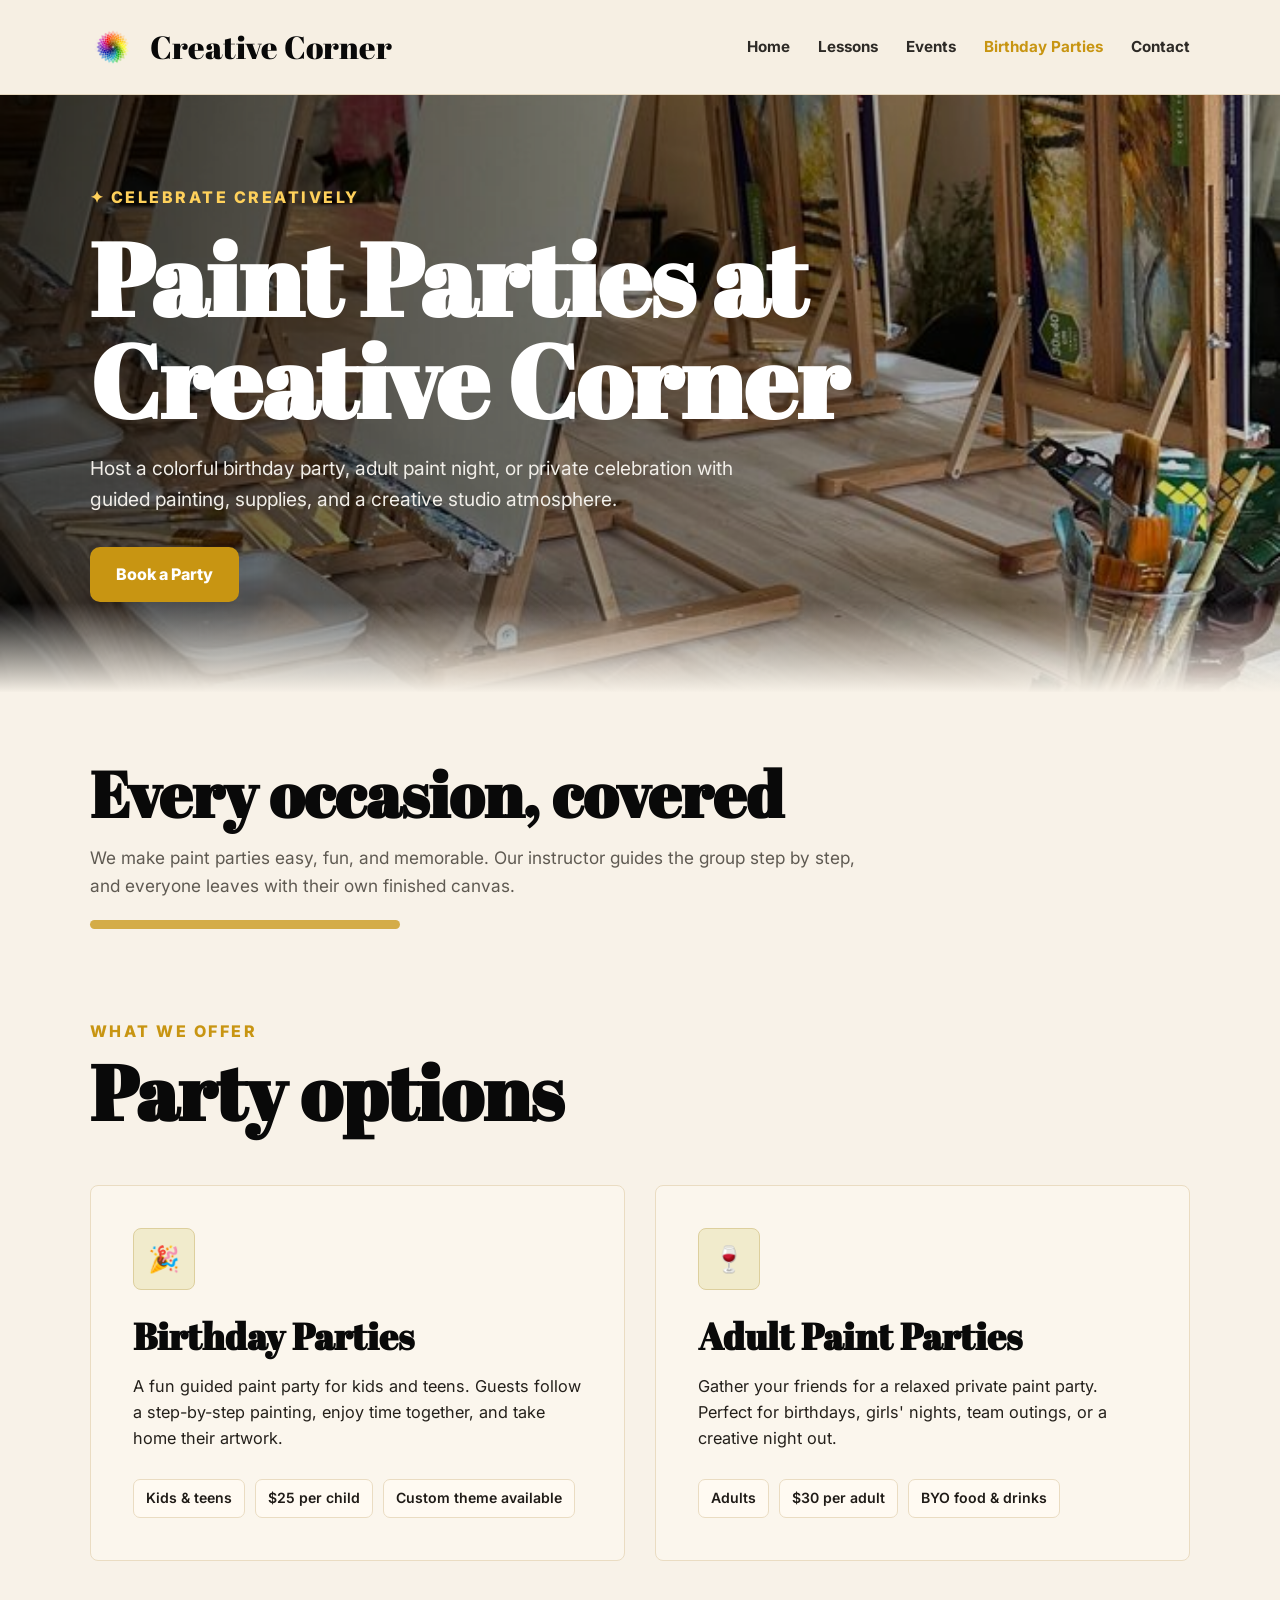
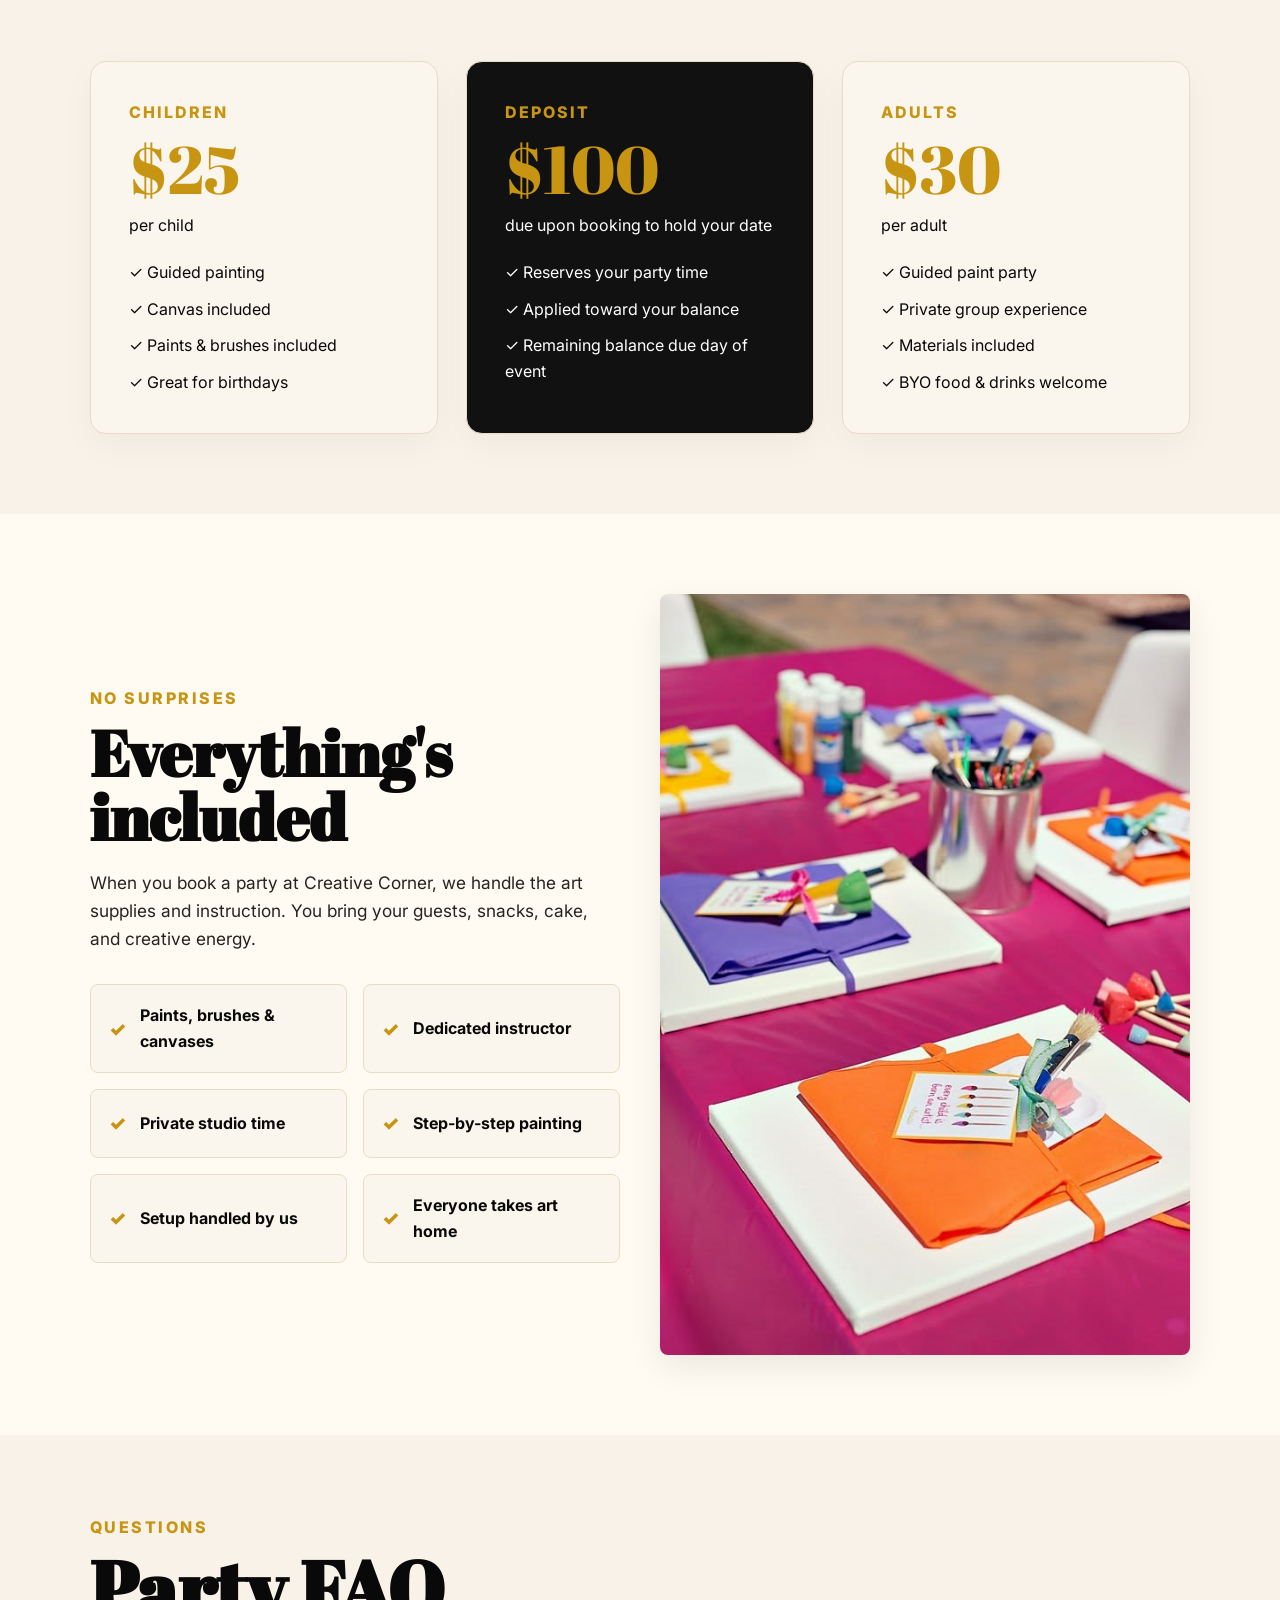
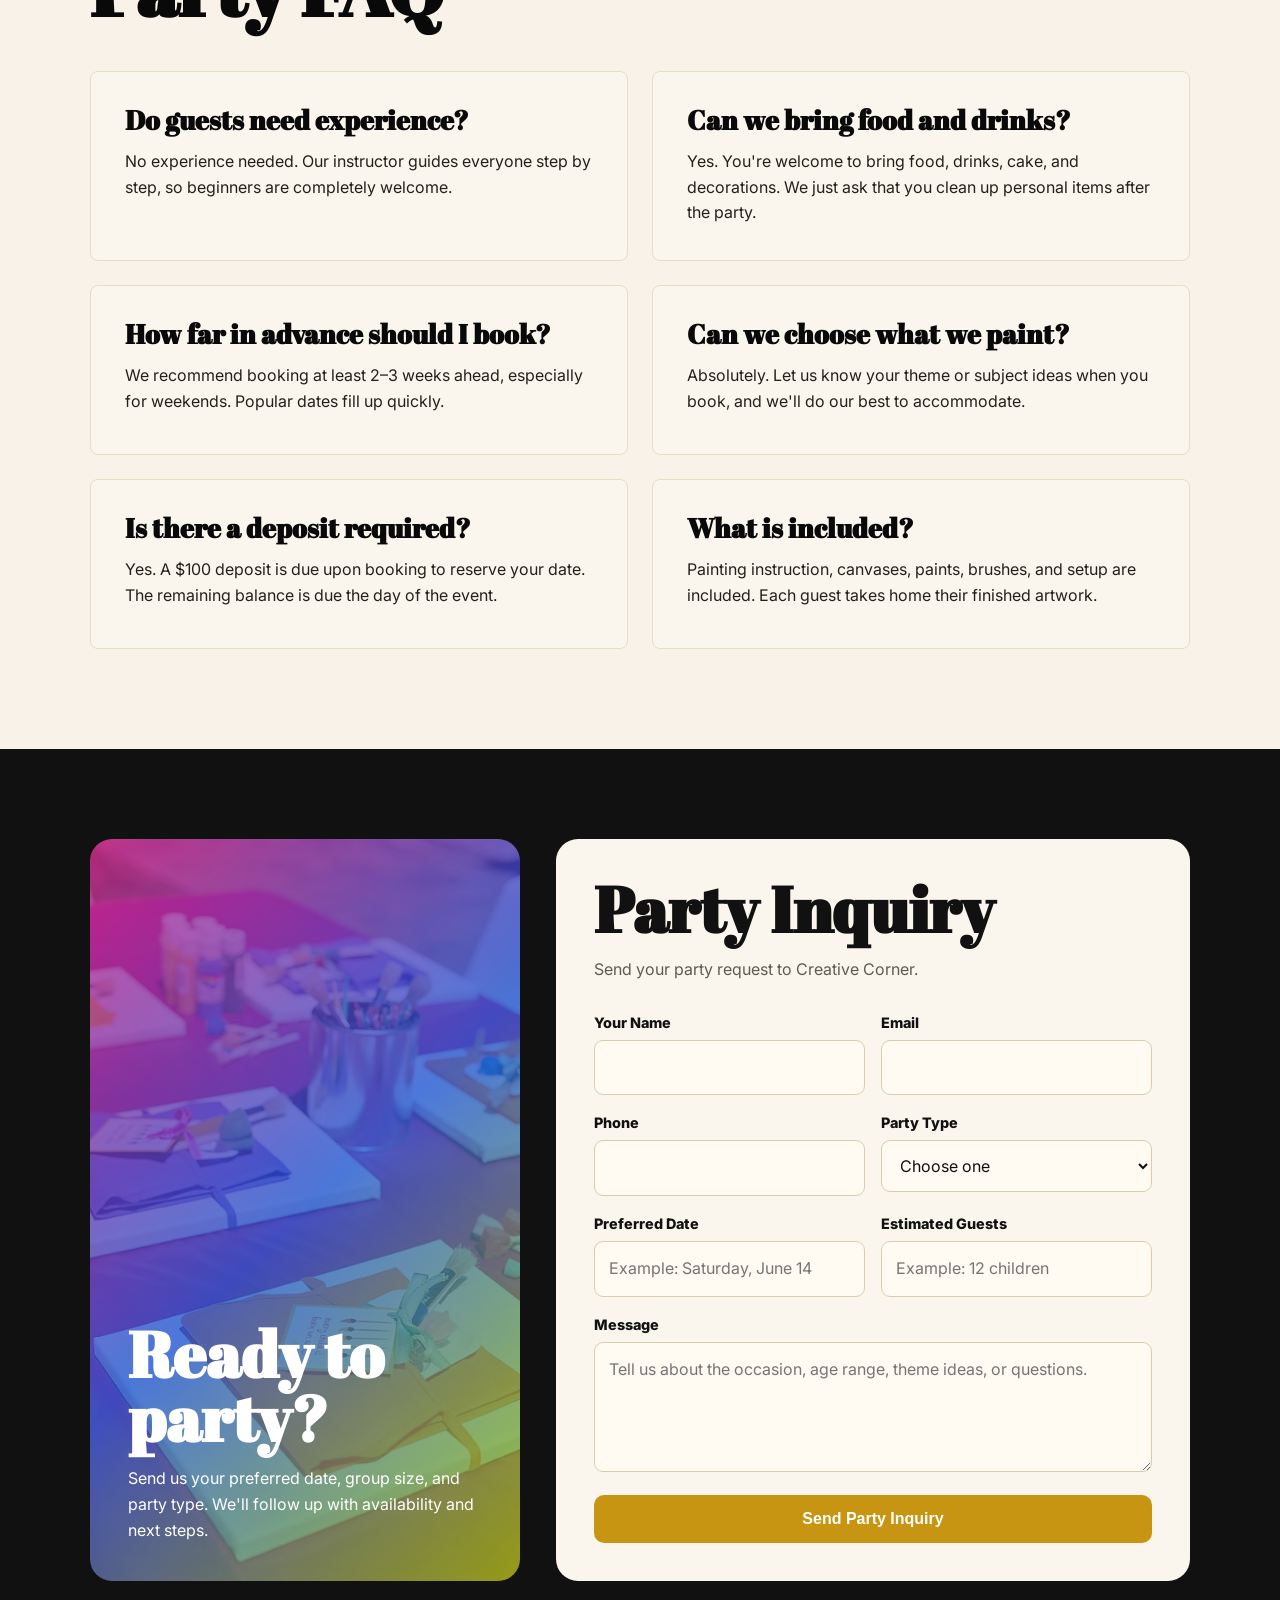
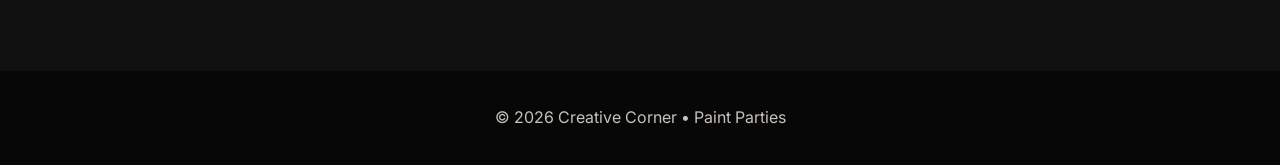
==== birthdays.html @ 61bb8608 "Add files via upload" ====
<!DOCTYPE html>
<html lang="en">
<head>
  <meta charset="UTF-8" />
  <meta name="viewport" content="width=device-width, initial-scale=1.0" />

  <title>Paint Parties | Creative Corner</title>

  <link rel="preconnect" href="https://fonts.googleapis.com">
  <link rel="preconnect" href="https://fonts.gstatic.com" crossorigin>
  <link href="https://fonts.googleapis.com/css2?family=Abril+Fatface&family=Inter:wght@300;400;500;600;700;800&display=swap" rel="stylesheet">

  <style>
    *{margin:0;padding:0;box-sizing:border-box}

    :root{
      --cream:#f8f2e8;
      --ink:#090909;
      --gold:#c89512;
      --green:#8fbd00;
      --pink:#cc1b8c;
      --blue:#1f55d5;
      --muted:#5f5a52;
      --card:#fbf6ed;
      --border:#eadcc2;
    }

    html{scroll-behavior:smooth}

    body{
      font-family:'Inter',sans-serif;
      background:var(--cream);
      color:var(--ink);
      line-height:1.6;
    }

    .navbar{
      display:flex;
      justify-content:space-between;
      align-items:center;
      gap:24px;
      padding:24px 7%;
      background:#f6efe3;
      border-bottom:1px solid #e5d7be;
      position:sticky;
      top:0;
      z-index:100;
    }

    .brand{
      display:flex;
      align-items:center;
      gap:14px;
      text-decoration:none;
      color:var(--ink);
    }

    .brand img{
      width:46px;
      height:46px;
      object-fit:contain;
      border-radius:50%;
    }

    .brand span,h1,h2,h3{
      font-family:'Abril Fatface',serif;
      line-height:1;
    }

    .brand span{font-size:2rem}

    .nav-links{
      display:flex;
      gap:28px;
      flex-wrap:wrap;
      align-items:center;
    }

    .nav-links a{
      color:#2d2a26;
      text-decoration:none;
      font-weight:700;
      font-size:.95rem;
    }

    .nav-links a:hover,
    .nav-links a.active{color:var(--gold)}

    .hero{
      min-height:62vh;
      display:flex;
      align-items:center;
      padding:90px 7%;
      background:
        linear-gradient(90deg,rgba(0,0,0,.70),rgba(0,0,0,.38),rgba(0,0,0,.14)),
        url('paint-studio.jpeg');
      background-position:center;
      background-size:cover;
      color:white;
      position:relative;
    }

    .hero:after{
      content:"";
      position:absolute;
      bottom:-1px;
      left:0;
      width:100%;
      height:90px;
      background:linear-gradient(to bottom,transparent,var(--cream));
    }

    .hero-content{
      max-width:900px;
      position:relative;
      z-index:2;
    }

    .eyebrow{
      color:#ffd15b;
      letter-spacing:2.5px;
      font-weight:800;
      text-transform:uppercase;
      margin-bottom:16px;
    }

    .hero h1{
      font-size:clamp(3.2rem,8vw,7rem);
      margin-bottom:22px;
    }

    .hero p{
      font-size:1.2rem;
      max-width:650px;
      color:#f1eee8;
      margin-bottom:32px;
    }

    .btn{
      display:inline-flex;
      align-items:center;
      justify-content:center;
      gap:10px;
      padding:15px 26px;
      border-radius:10px;
      text-decoration:none;
      font-weight:800;
      border:0;
      cursor:pointer;
      font-size:1rem;
      transition:.25s;
    }

    .btn:hover{transform:translateY(-2px)}
    .btn-gold{background:var(--gold);color:white}
    .btn-dark{background:var(--ink);color:white}

    .intro{
      padding:70px 7% 20px;
      max-width:1080px;
    }

    .intro h2{
      font-size:clamp(2.5rem,5vw,4.5rem);
      margin-bottom:18px;
    }

    .intro p{
      color:var(--muted);
      font-size:1.08rem;
      max-width:780px;
    }

    .paint-line{
      width:310px;
      height:9px;
      border-radius:999px;
      background:var(--gold);
      opacity:.75;
      margin-top:20px;
    }

    .offer{
      padding:70px 7%;
    }

    .section-label{
      color:var(--gold);
      font-weight:800;
      letter-spacing:2.5px;
      text-transform:uppercase;
      margin-bottom:10px;
    }

    .section-title{
      font-size:clamp(3rem,6vw,5.2rem);
      margin-bottom:24px;
    }

    .party-grid{
      display:grid;
      grid-template-columns:1fr 1fr;
      gap:30px;
      margin-top:54px;
    }

    .party-card{
      background:var(--card);
      border:1px solid var(--border);
      border-radius:8px;
      padding:42px;
      min-height:330px;
    }

    .icon-box{
      width:62px;
      height:62px;
      display:grid;
      place-items:center;
      background:#f1ebcc;
      color:var(--gold);
      border:1px solid #ddcf9d;
      border-radius:8px;
      font-size:1.6rem;
      margin-bottom:28px;
    }

    .party-card h3{
      font-size:2.3rem;
      margin-bottom:18px;
    }

    .party-card p{
      font-size:1.02rem;
      color:#24201b;
      margin-bottom:28px;
    }

    .badges{
      display:flex;
      gap:10px;
      flex-wrap:wrap;
    }

    .badge{
      background:#fffaf2;
      border:1px solid var(--border);
      border-radius:7px;
      padding:7px 12px;
      font-size:.88rem;
      color:#1f1b17;
      font-weight:600;
    }

    .pricing{
      padding:30px 7% 80px;
      display:grid;
      grid-template-columns:1fr 1fr 1fr;
      gap:28px;
    }

    .price-card{
      background:var(--card);
      border:1px solid var(--border);
      border-radius:16px;
      padding:38px;
      box-shadow:0 12px 35px rgba(0,0,0,.04);
    }

    .price-card.featured{
      background:#111;
      color:white;
    }

    .price-label{
      color:var(--gold);
      letter-spacing:2px;
      font-weight:800;
      text-transform:uppercase;
      margin-bottom:10px;
    }

    .price{
      font-family:'Abril Fatface',serif;
      font-size:4.2rem;
      line-height:1;
      color:var(--gold);
      margin-bottom:10px;
    }

    .price-card p{
      margin-bottom:22px;
      color:inherit;
    }

    .price-card ul{
      list-style:none;
      display:grid;
      gap:11px;
    }

    .price-card li{
      display:flex;
      gap:10px;
      align-items:flex-start;
    }

    .included{
      padding:80px 7%;
      display:grid;
      grid-template-columns:1fr 1fr;
      gap:40px;
      align-items:center;
      background:#fffaf2;
    }

    .included h2{
      font-size:clamp(2.8rem,5vw,4.8rem);
      margin-bottom:20px;
    }

    .included p{
      color:#27231e;
      font-size:1.08rem;
      max-width:720px;
      margin-bottom:32px;
    }

    .included-list{
      display:grid;
      grid-template-columns:1fr 1fr;
      gap:16px;
    }

    .included-item{
      background:var(--card);
      border:1px solid var(--border);
      border-radius:8px;
      padding:18px;
      display:flex;
      gap:14px;
      align-items:center;
      font-weight:700;
    }

    .included-item span{
      color:var(--gold);
      font-weight:900;
      font-size:1.2rem;
    }

    .included-photo{
      width:100%;
      min-height:520px;
      object-fit:cover;
      border-radius:8px;
      box-shadow:0 12px 35px rgba(0,0,0,.08);
    }

    .faq{
      padding:80px 7% 100px;
    }

    .faq-grid{
      display:grid;
      grid-template-columns:1fr 1fr;
      gap:24px;
      margin-top:44px;
      max-width:1260px;
    }

    .faq-card{
      background:var(--card);
      border:1px solid var(--border);
      border-radius:8px;
      padding:34px;
      min-height:170px;
    }

    .faq-card h3{
      font-size:1.7rem;
      margin-bottom:16px;
    }

    .faq-card p{
      color:#24201b;
    }

    .booking{
      padding:90px 7%;
      background:#111;
      color:white;
    }

    .form-grid{
      display:grid;
      grid-template-columns:430px 1fr;
      gap:36px;
      max-width:1220px;
      margin:auto;
    }

    .contact-info,.form-card{
      border-radius:22px;
      padding:38px;
    }

    .contact-info{
      background:
        linear-gradient(135deg,rgba(204,27,140,.78),rgba(31,85,213,.78),rgba(143,189,0,.78)),
        url('party-table.jpeg');
      background-size:cover;
      background-position:center;
      min-height:520px;
      display:flex;
      flex-direction:column;
      justify-content:flex-end;
    }

    .contact-info h2,.form-card h2{
      font-size:clamp(2.8rem,5vw,4.4rem);
      margin-bottom:16px;
    }

    .form-card{
      background:var(--card);
      color:#111;
    }

    .form-card p{
      color:var(--muted);
      margin-bottom:28px;
    }

    form{display:grid;gap:16px}

    .form-row{
      display:grid;
      grid-template-columns:1fr 1fr;
      gap:16px;
    }

    label{
      font-weight:800;
      font-size:.9rem;
      display:block;
      margin-bottom:6px;
    }

    input,select,textarea{
      width:100%;
      border:1px solid #dcccae;
      background:#fffaf2;
      border-radius:9px;
      padding:14px;
      font:inherit;
      color:#111;
    }

    textarea{
      min-height:130px;
      resize:vertical;
    }

    footer{
      padding:34px 7%;
      background:#070707;
      color:#c7c2ba;
      text-align:center;
    }

    @media(max-width:1000px){
      .party-grid,.pricing,.included,.form-grid,.faq-grid{
        grid-template-columns:1fr;
      }

      .included-photo{
        min-height:auto;
      }
    }

    @media(max-width:760px){
      .navbar{
        flex-direction:column;
        align-items:flex-start;
      }

      .brand span{font-size:1.7rem}
      .nav-links{gap:16px}
      .party-card,.price-card,.form-card,.contact-info{padding:28px}
      .included-list,.form-row{grid-template-columns:1fr}
    }
  </style>
</head>

<body>

  <header class="navbar">
    <a class="brand" href="index.html">
      <img src="logo.png" alt="Creative Corner logo">
      <span>Creative Corner</span>
    </a>

    <nav class="nav-links">
      <a href="index.html">Home</a>
      <a href="lessons.html">Lessons</a>
      <a href="events.html">Events</a>
      <a class="active" href="birthdays.html">Birthday Parties</a>
      <a href="contact.html">Contact</a>
    </nav>
  </header>

  <section class="hero">
    <div class="hero-content">
      <div class="eyebrow">✦ Celebrate Creatively</div>
      <h1>Paint Parties at Creative Corner</h1>
      <p>
        Host a colorful birthday party, adult paint night, or private celebration
        with guided painting, supplies, and a creative studio atmosphere.
      </p>
      <a class="btn btn-gold" href="#booking">Book a Party</a>
    </div>
  </section>

  <section class="intro">
    <h2>Every occasion, covered</h2>
    <p>
      We make paint parties easy, fun, and memorable. Our instructor guides the group step by step,
      and everyone leaves with their own finished canvas.
    </p>
    <div class="paint-line"></div>
  </section>

  <section class="offer">
    <div class="section-label">What We Offer</div>
    <h2 class="section-title">Party options</h2>

    <div class="party-grid">
      <article class="party-card">
        <div class="icon-box">🎉</div>
        <h3>Birthday Parties</h3>
        <p>
          A fun guided paint party for kids and teens. Guests follow a step-by-step painting,
          enjoy time together, and take home their artwork.
        </p>
        <div class="badges">
          <span class="badge">Kids & teens</span>
          <span class="badge">$25 per child</span>
          <span class="badge">Custom theme available</span>
        </div>
      </article>

      <article class="party-card">
        <div class="icon-box">🍷</div>
        <h3>Adult Paint Parties</h3>
        <p>
          Gather your friends for a relaxed private paint party. Perfect for birthdays,
          girls' nights, team outings, or a creative night out.
        </p>
        <div class="badges">
          <span class="badge">Adults</span>
          <span class="badge">$30 per adult</span>
          <span class="badge">BYO food & drinks</span>
        </div>
      </article>
    </div>
  </section>

  <section class="pricing">
    <article class="price-card">
      <div class="price-label">Children</div>
      <div class="price">$25</div>
      <p>per child</p>
      <ul>
        <li>✓ Guided painting</li>
        <li>✓ Canvas included</li>
        <li>✓ Paints & brushes included</li>
        <li>✓ Great for birthdays</li>
      </ul>
    </article>

    <article class="price-card featured">
      <div class="price-label">Deposit</div>
      <div class="price">$100</div>
      <p>due upon booking to hold your date</p>
      <ul>
        <li>✓ Reserves your party time</li>
        <li>✓ Applied toward your balance</li>
        <li>✓ Remaining balance due day of event</li>
      </ul>
    </article>

    <article class="price-card">
      <div class="price-label">Adults</div>
      <div class="price">$30</div>
      <p>per adult</p>
      <ul>
        <li>✓ Guided paint party</li>
        <li>✓ Private group experience</li>
        <li>✓ Materials included</li>
        <li>✓ BYO food & drinks welcome</li>
      </ul>
    </article>
  </section>

  <section class="included">
    <div>
      <div class="section-label">No Surprises</div>
      <h2>Everything's included</h2>
      <p>
        When you book a party at Creative Corner, we handle the art supplies and instruction.
        You bring your guests, snacks, cake, and creative energy.
      </p>

      <div class="included-list">
        <div class="included-item"><span>✓</span> Paints, brushes & canvases</div>
        <div class="included-item"><span>✓</span> Dedicated instructor</div>
        <div class="included-item"><span>✓</span> Private studio time</div>
        <div class="included-item"><span>✓</span> Step-by-step painting</div>
        <div class="included-item"><span>✓</span> Setup handled by us</div>
        <div class="included-item"><span>✓</span> Everyone takes art home</div>
      </div>
    </div>

    <img class="included-photo" src="party-table.jpeg" alt="Paint party table setup">
  </section>

  <section class="faq">
    <div class="section-label">Questions</div>
    <h2 class="section-title">Party FAQ</h2>

    <div class="faq-grid">
      <article class="faq-card">
        <h3>Do guests need experience?</h3>
        <p>No experience needed. Our instructor guides everyone step by step, so beginners are completely welcome.</p>
      </article>

      <article class="faq-card">
        <h3>Can we bring food and drinks?</h3>
        <p>Yes. You're welcome to bring food, drinks, cake, and decorations. We just ask that you clean up personal items after the party.</p>
      </article>

      <article class="faq-card">
        <h3>How far in advance should I book?</h3>
        <p>We recommend booking at least 2–3 weeks ahead, especially for weekends. Popular dates fill up quickly.</p>
      </article>

      <article class="faq-card">
        <h3>Can we choose what we paint?</h3>
        <p>Absolutely. Let us know your theme or subject ideas when you book, and we'll do our best to accommodate.</p>
      </article>

      <article class="faq-card">
        <h3>Is there a deposit required?</h3>
        <p>Yes. A $100 deposit is due upon booking to reserve your date. The remaining balance is due the day of the event.</p>
      </article>

      <article class="faq-card">
        <h3>What is included?</h3>
        <p>Painting instruction, canvases, paints, brushes, and setup are included. Each guest takes home their finished artwork.</p>
      </article>
    </div>
  </section>

  <section class="booking" id="booking">
    <div class="form-grid">
      <div class="contact-info">
        <h2>Ready to party?</h2>
        <p>
          Send us your preferred date, group size, and party type.
          We'll follow up with availability and next steps.
        </p>
      </div>

      <div class="form-card">
        <h2>Party Inquiry</h2>
        <p>Send your party request to Creative Corner.</p>

        <form action="https://formsubmit.co/creativecorner482@gmail.com" method="POST">
          <input type="hidden" name="_subject" value="New Creative Corner Party Inquiry">
          <input type="hidden" name="_captcha" value="false">
          <input type="hidden" name="_template" value="table">

          <div class="form-row">
            <div>
              <label for="name">Your Name</label>
              <input id="name" name="Name" type="text" required>
            </div>

            <div>
              <label for="email">Email</label>
              <input id="email" name="Email" type="email" required>
            </div>
          </div>

          <div class="form-row">
            <div>
              <label for="phone">Phone</label>
              <input id="phone" name="Phone" type="tel">
            </div>

            <div>
              <label for="party-type">Party Type</label>
              <select id="party-type" name="Party Type" required>
                <option value="">Choose one</option>
                <option>Child Birthday Party</option>
                <option>Adult Paint Party</option>
                <option>Other Private Event</option>
              </select>
            </div>
          </div>

          <div class="form-row">
            <div>
              <label for="date">Preferred Date</label>
              <input id="date" name="Preferred Date" type="text" placeholder="Example: Saturday, June 14">
            </div>

            <div>
              <label for="guests">Estimated Guests</label>
              <input id="guests" name="Estimated Guests" type="text" placeholder="Example: 12 children">
            </div>
          </div>

          <div>
            <label for="message">Message</label>
            <textarea id="message" name="Message" placeholder="Tell us about the occasion, age range, theme ideas, or questions."></textarea>
          </div>

          <button class="btn btn-gold" type="submit">Send Party Inquiry</button>
        </form>
      </div>
    </div>
  </section>

  <footer>
    © 2026 Creative Corner • Paint Parties
  </footer>

</body>
</html>
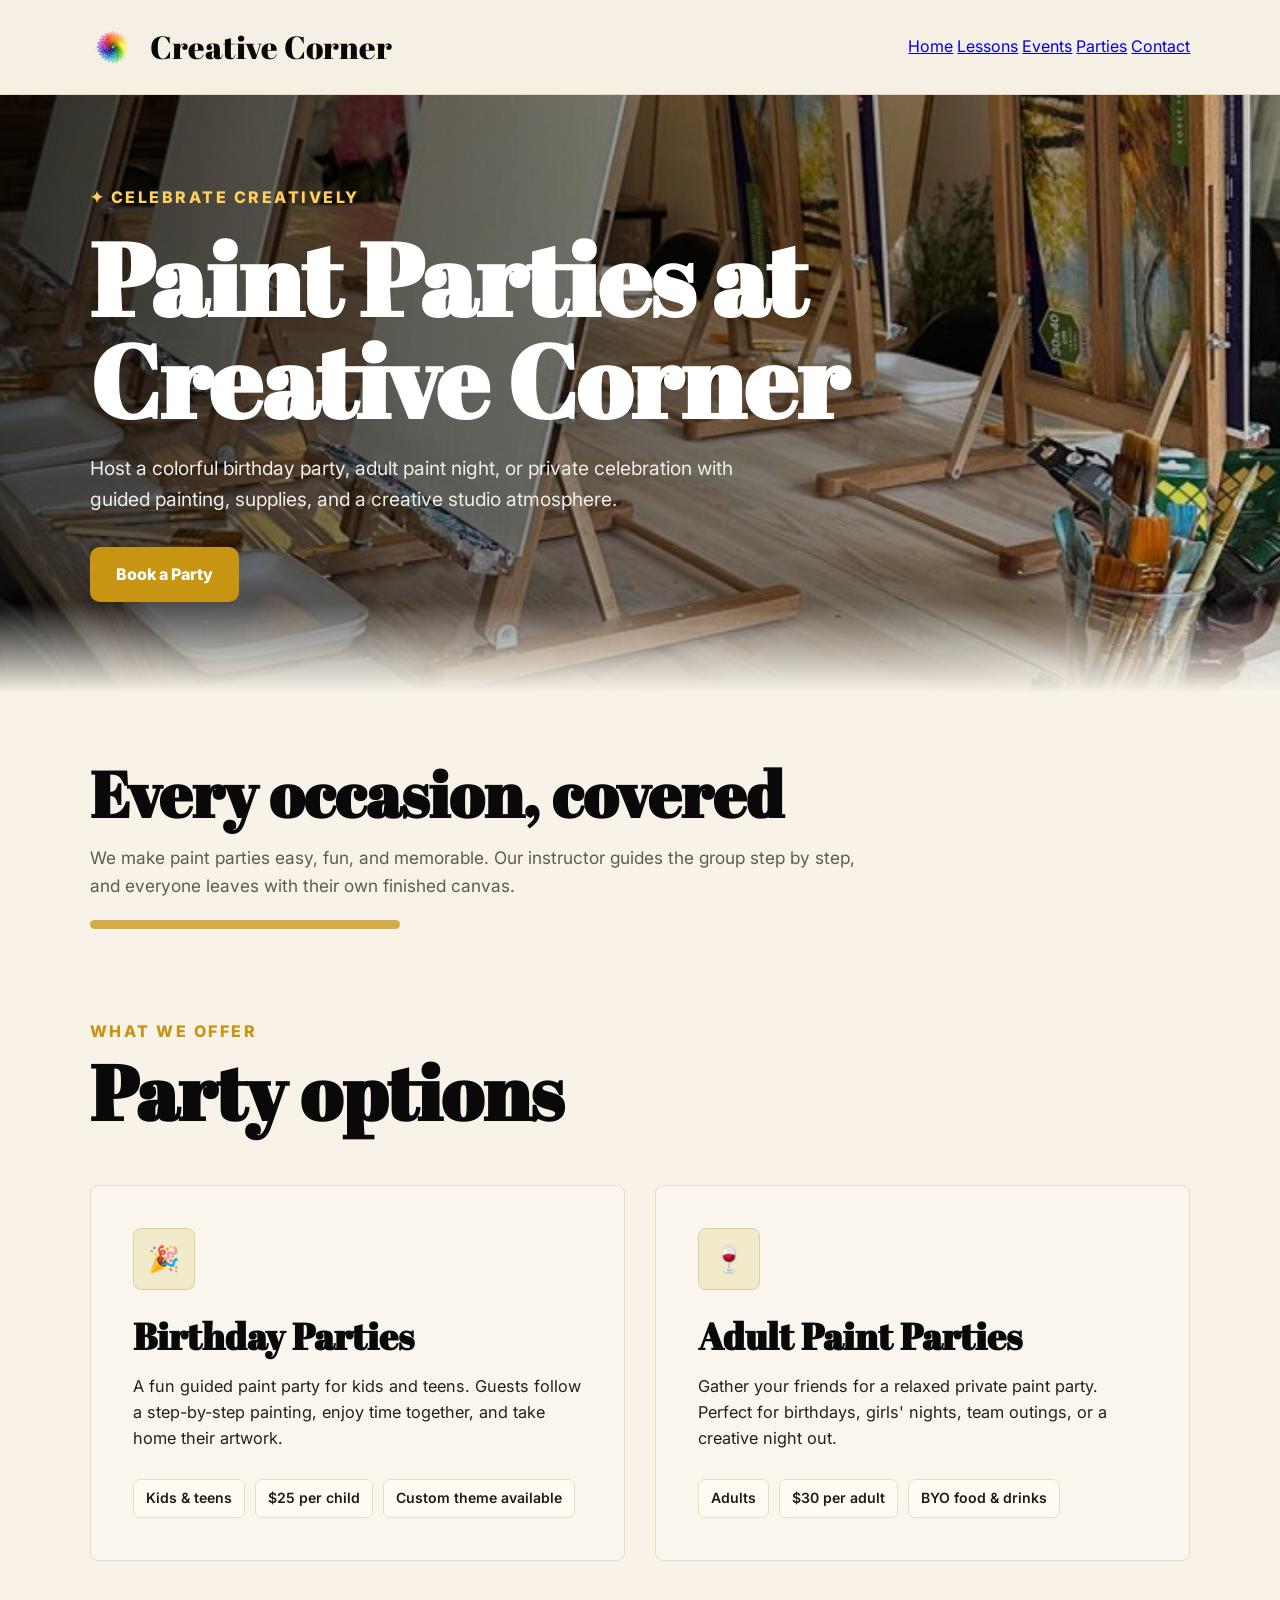
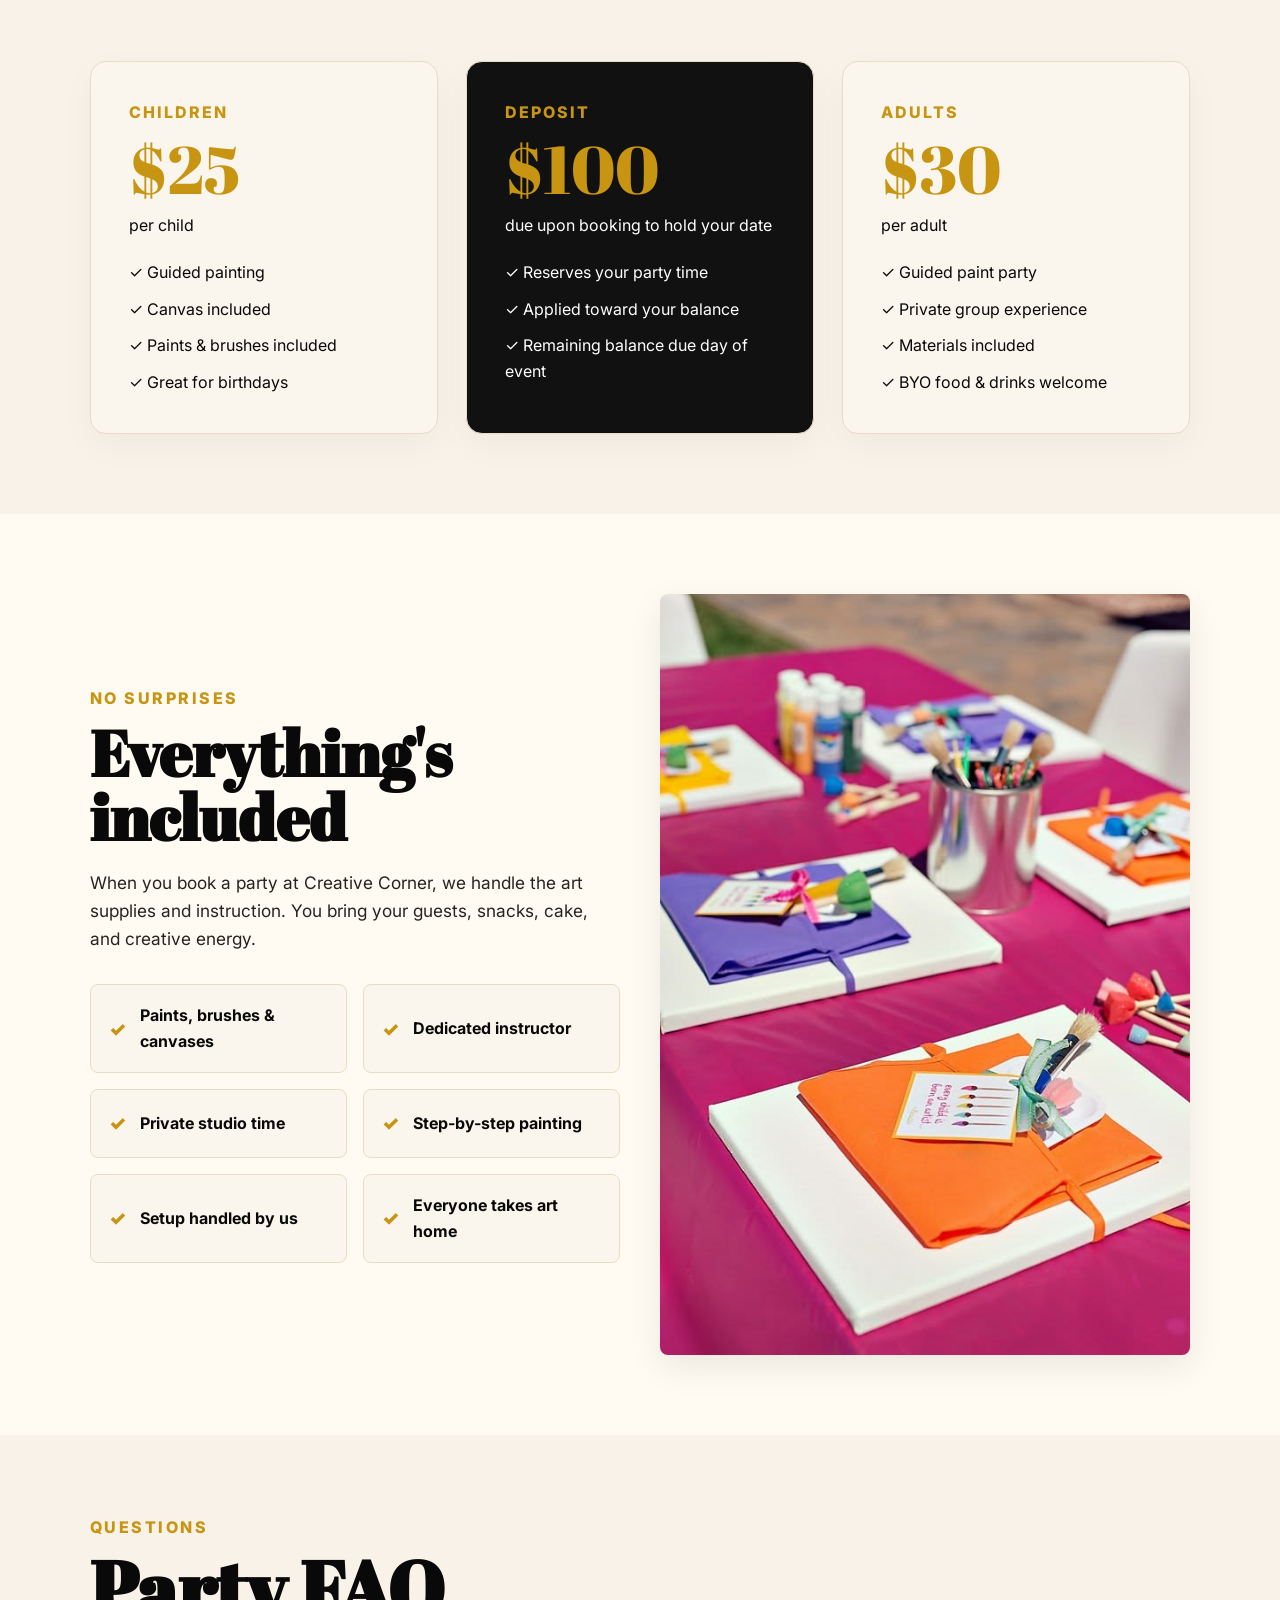
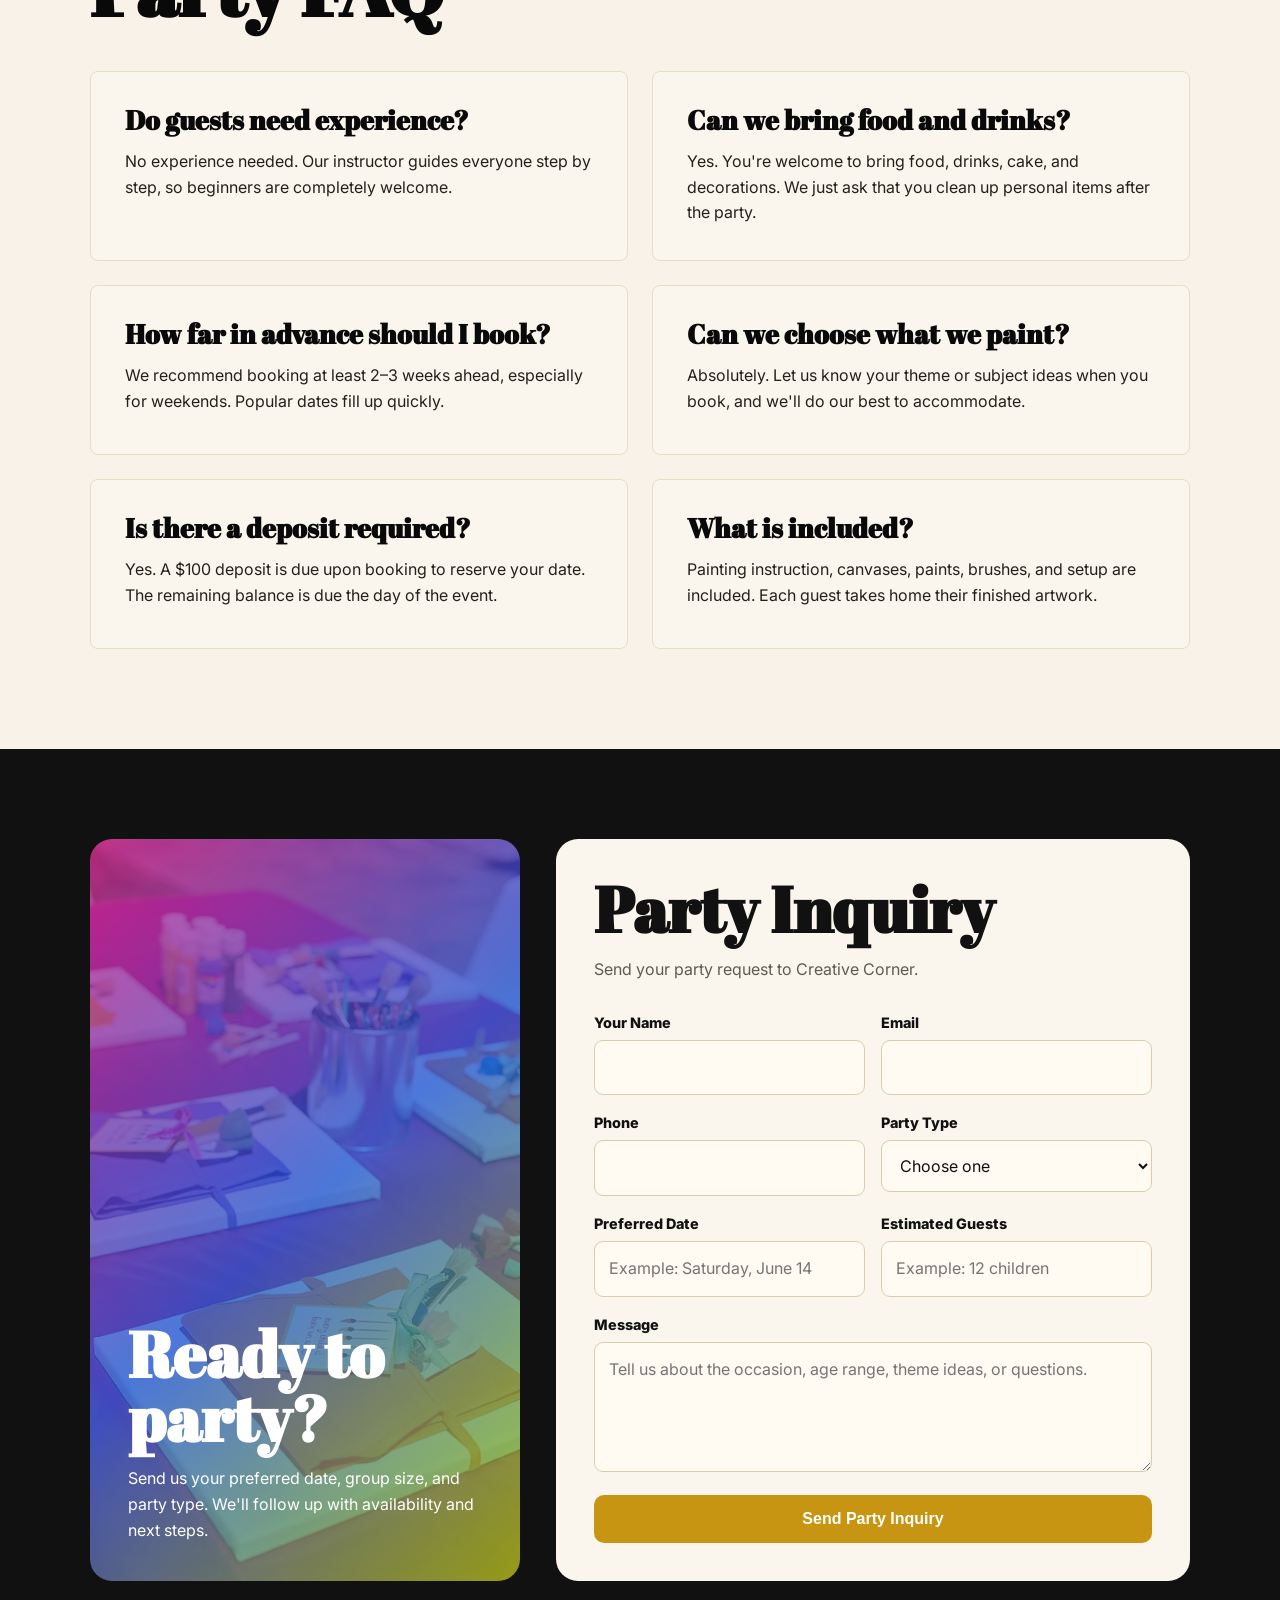
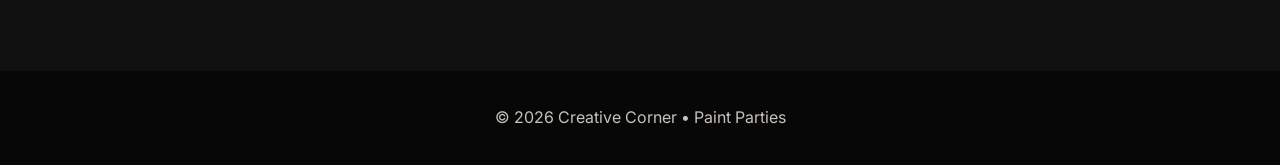
==== commit 10376bb2: "Update birthdays.html" ====
--- a/birthdays.html
+++ b/birthdays.html
@@ -501,13 +501,13 @@
       <span>Creative Corner</span>
     </a>
 
-    <nav class="nav-links">
-      <a href="index.html">Home</a>
-      <a href="lessons.html">Lessons</a>
-      <a href="events.html">Events</a>
-      <a class="active" href="birthdays.html">Birthday Parties</a>
-      <a href="contact.html">Contact</a>
-    </nav>
+   <nav>
+    <a href="index.html">Home</a>
+    <a href="lessons.html">Lessons</a>
+    <a href="events.html">Events</a>
+    <a href="birthdays.html">Parties</a>
+    <a href="contact.html">Contact</a>
+  </nav>
   </header>
 
   <section class="hero">
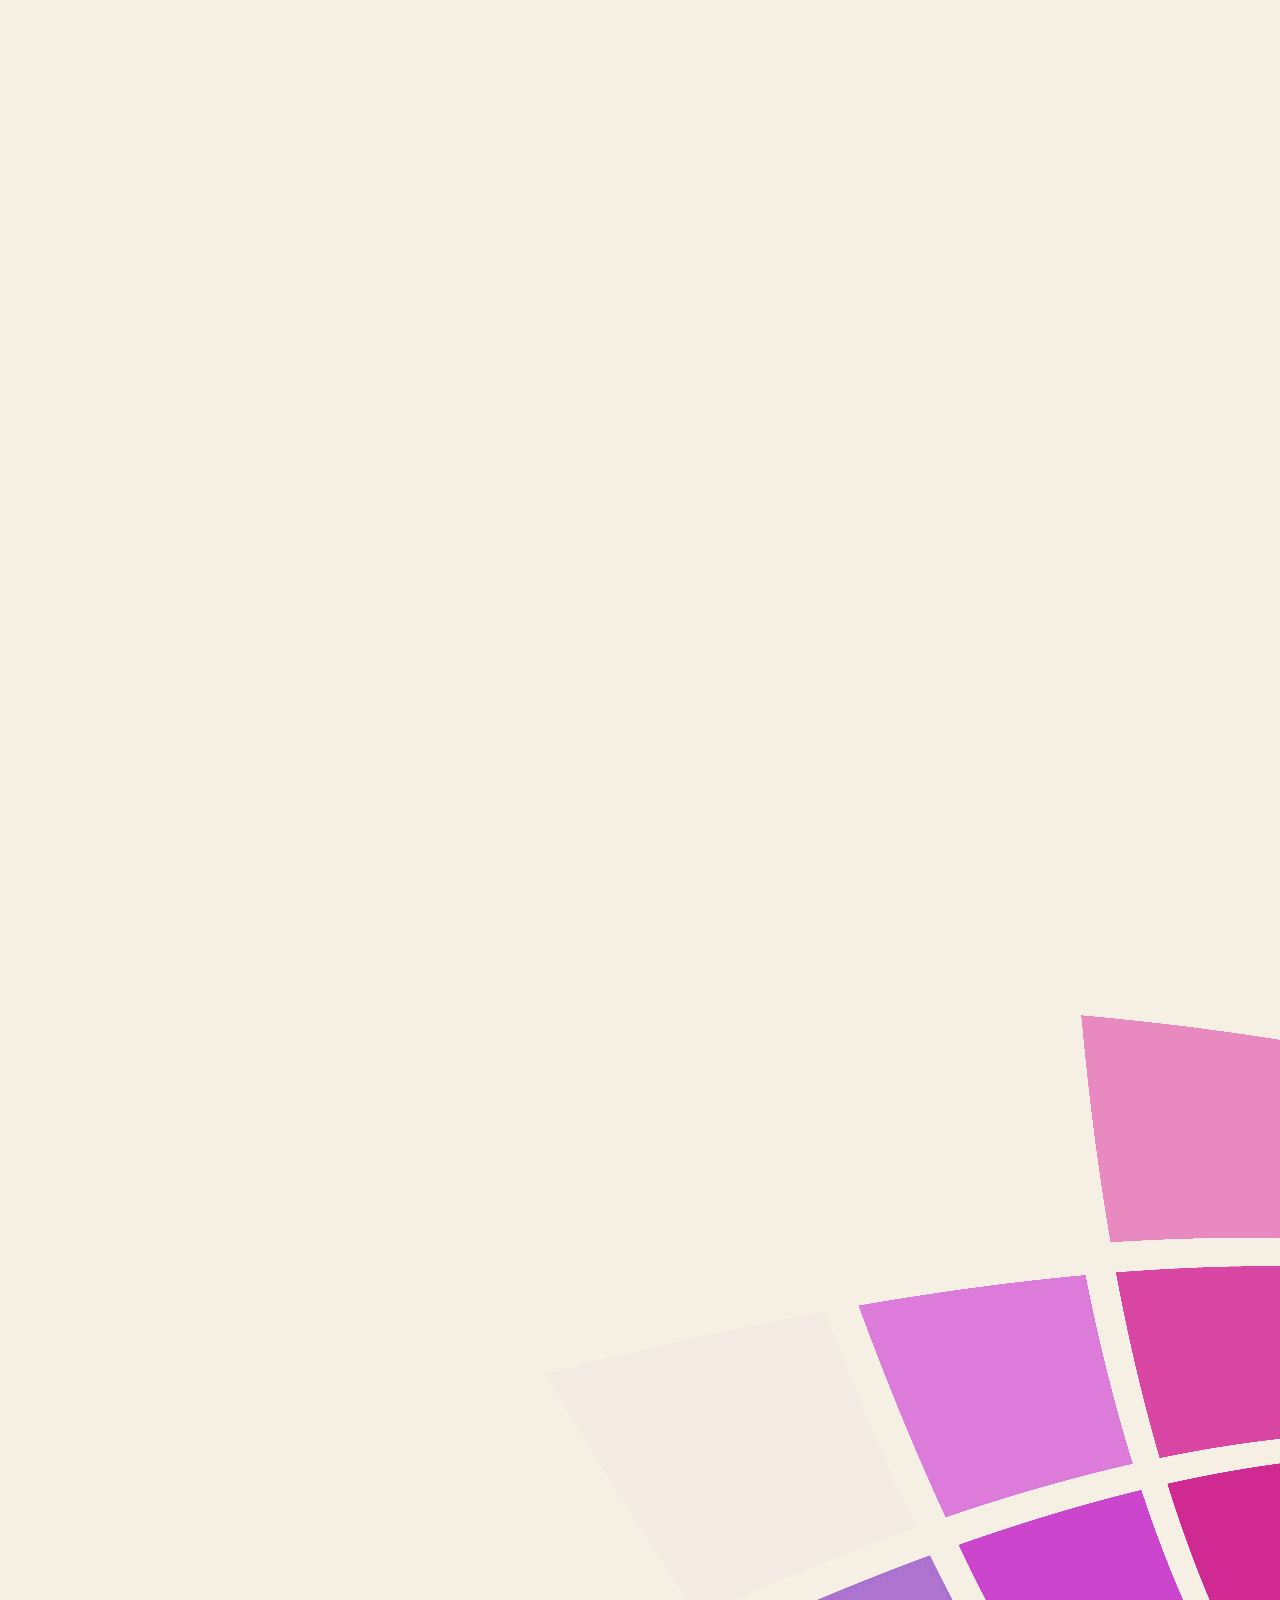
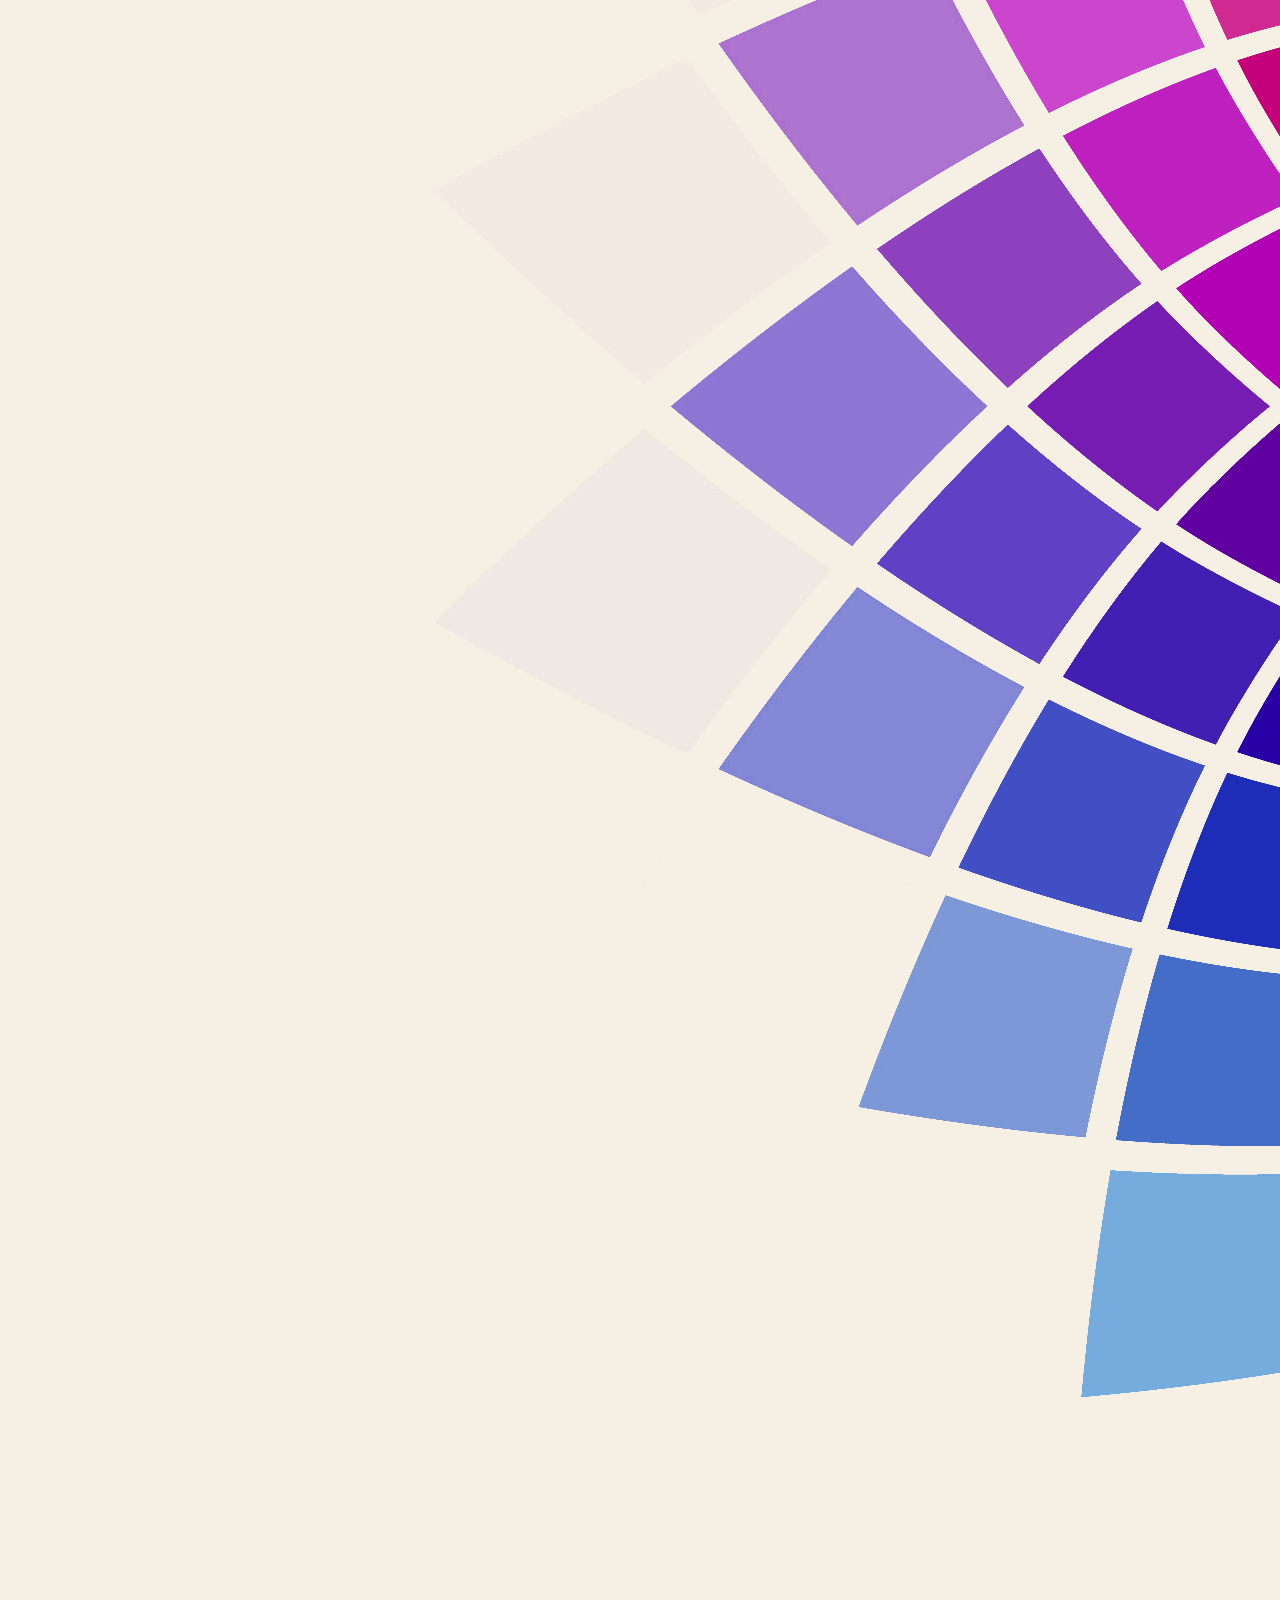
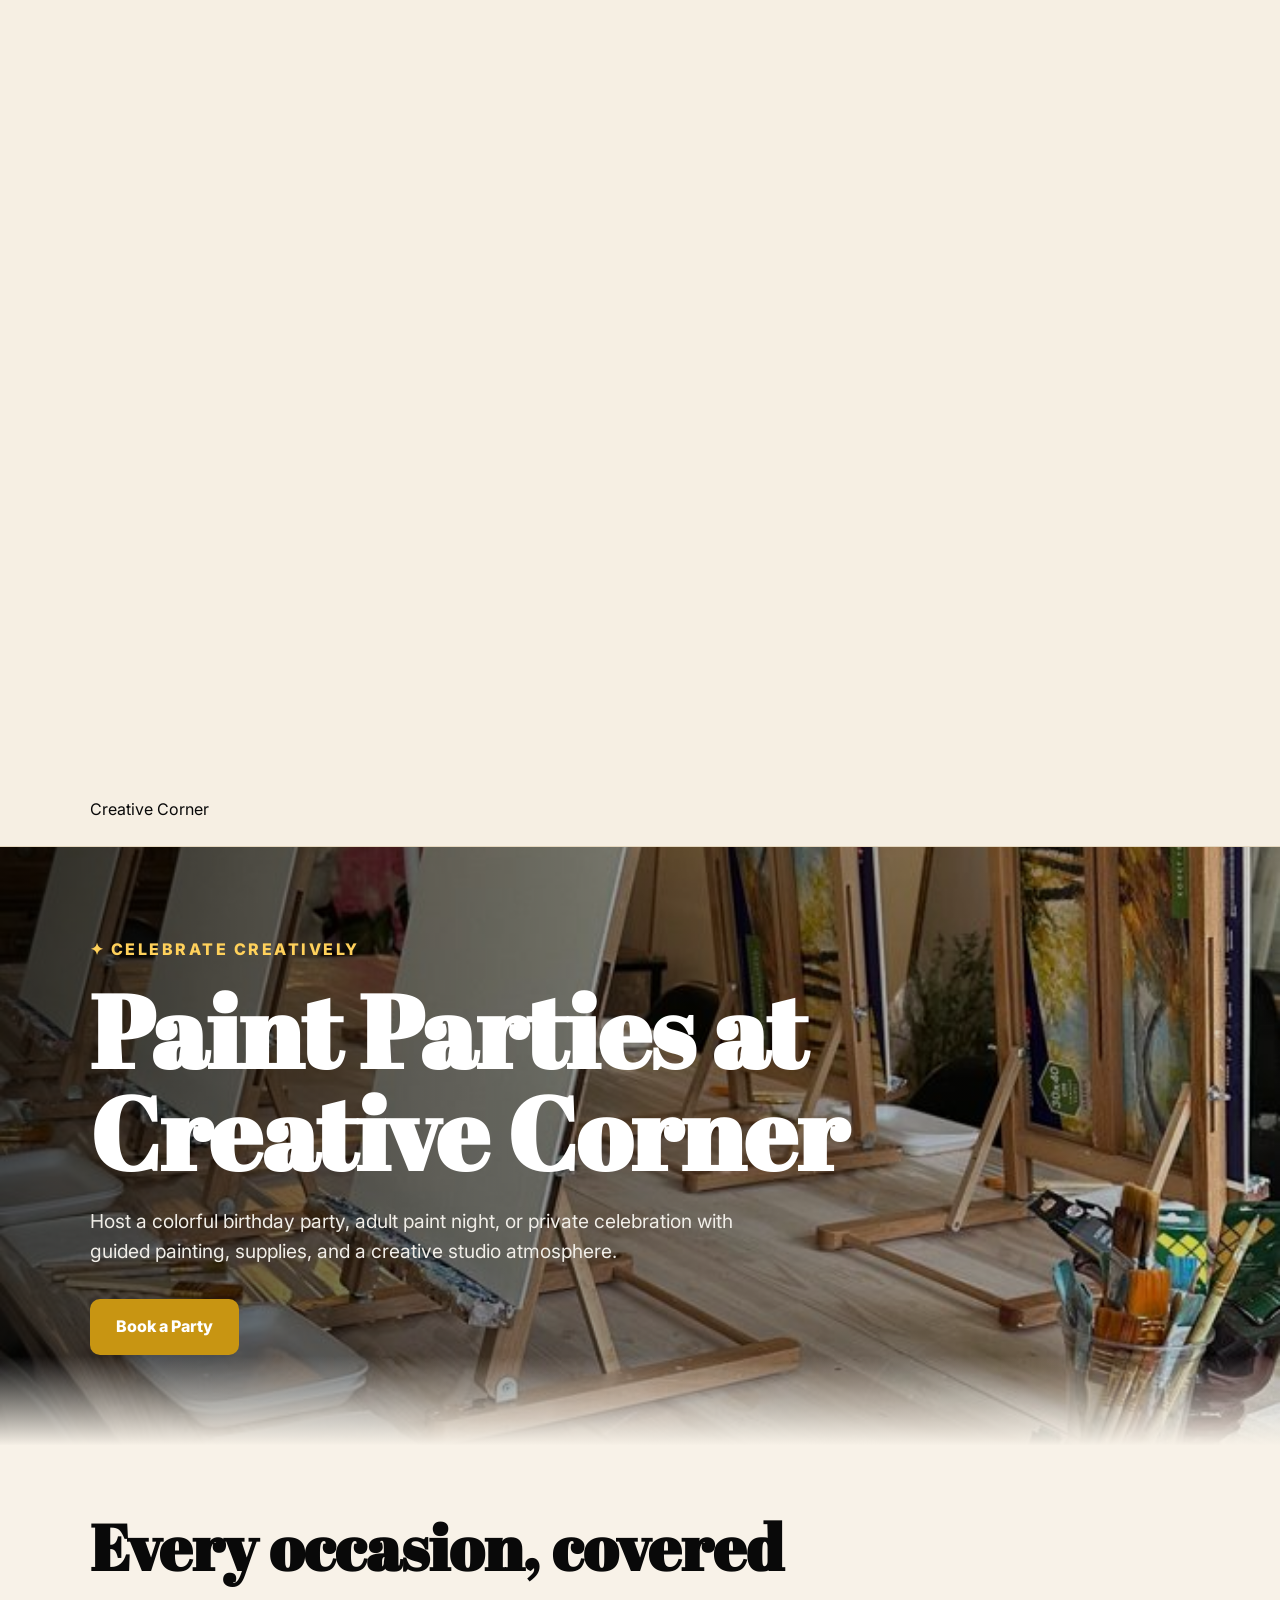
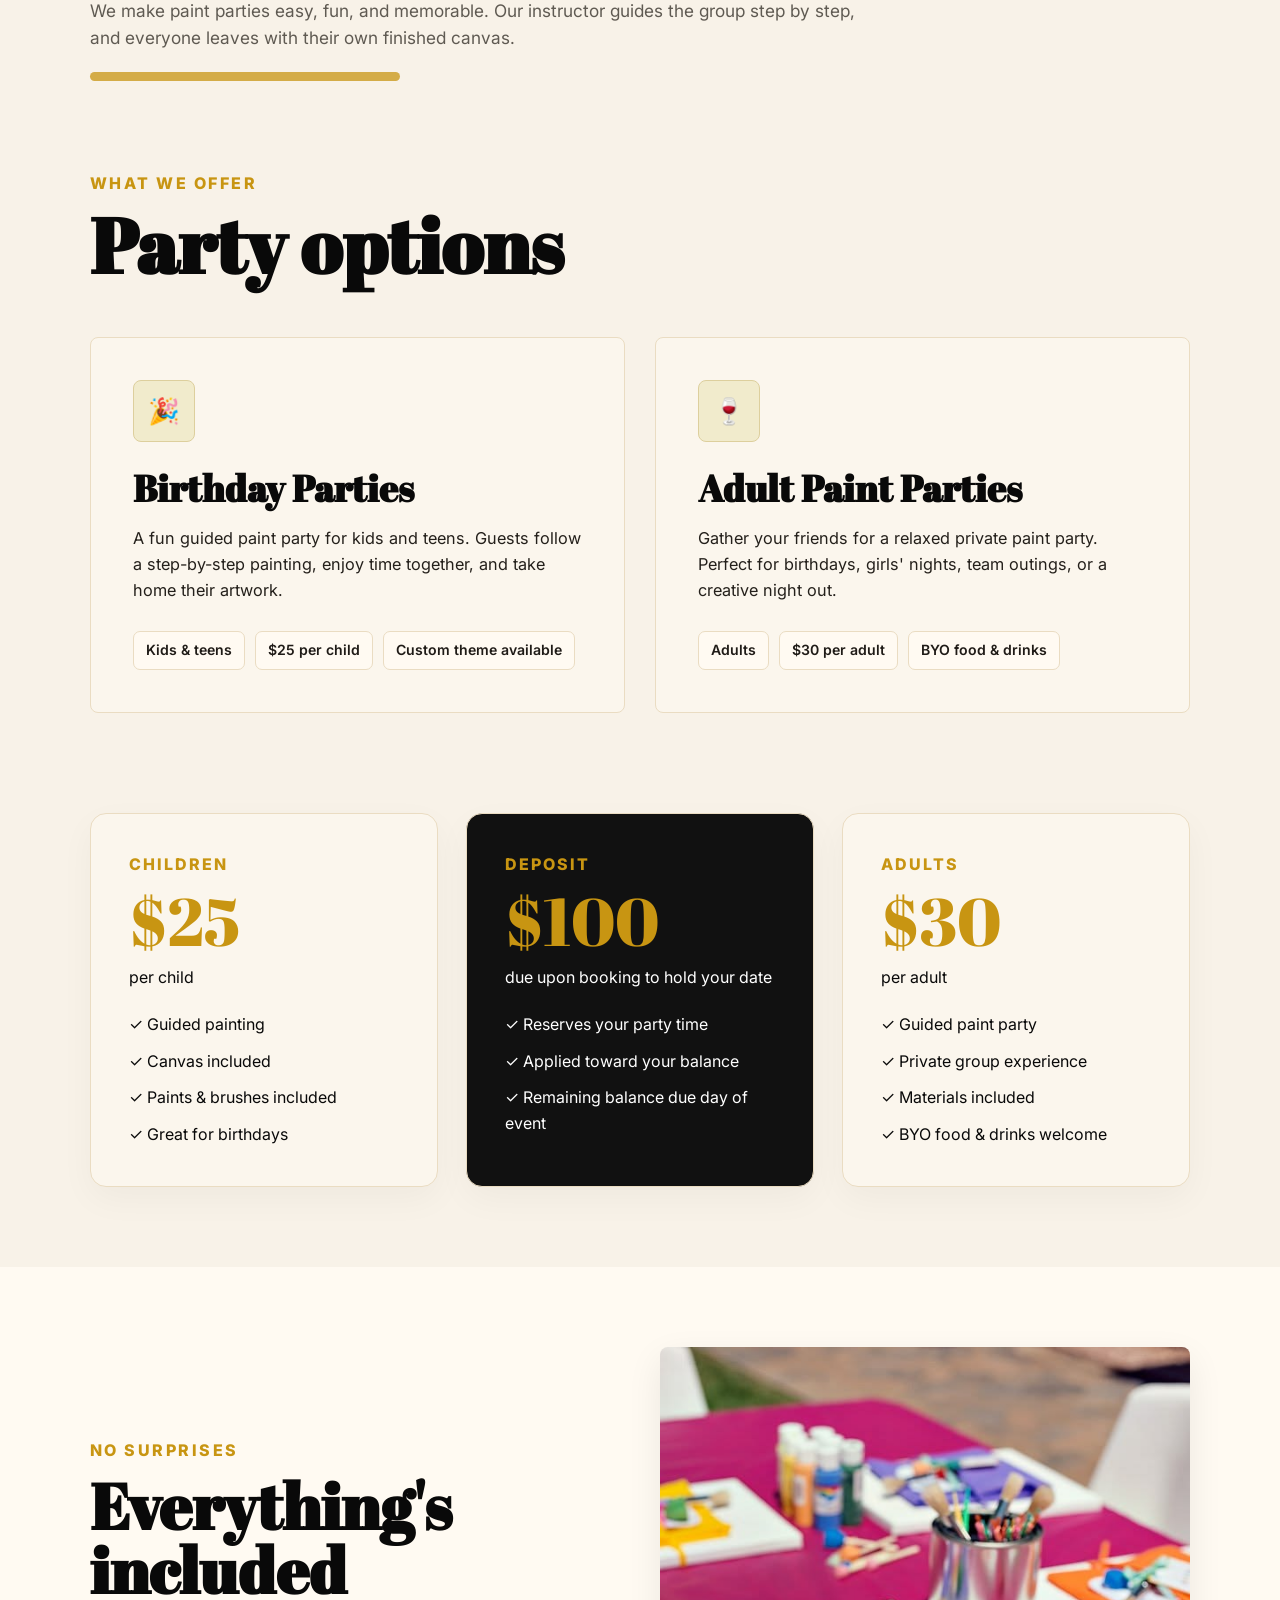
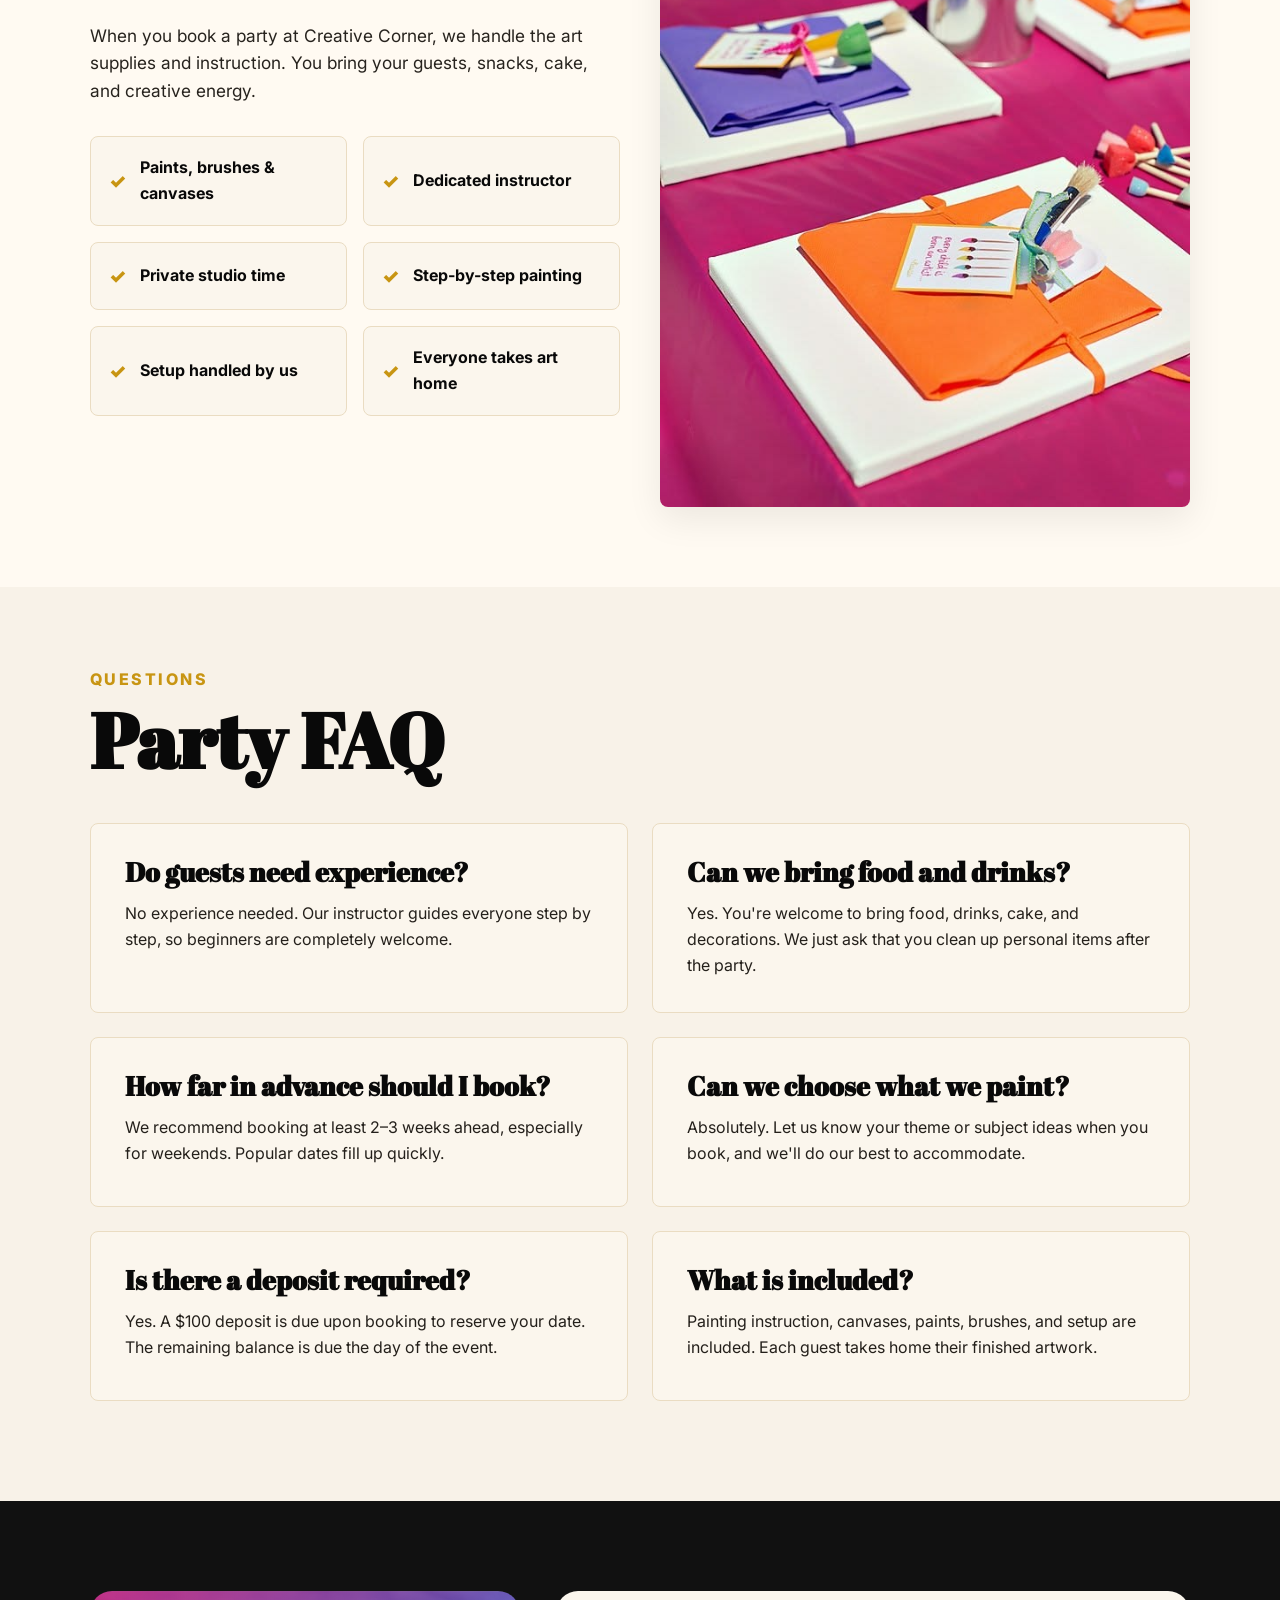
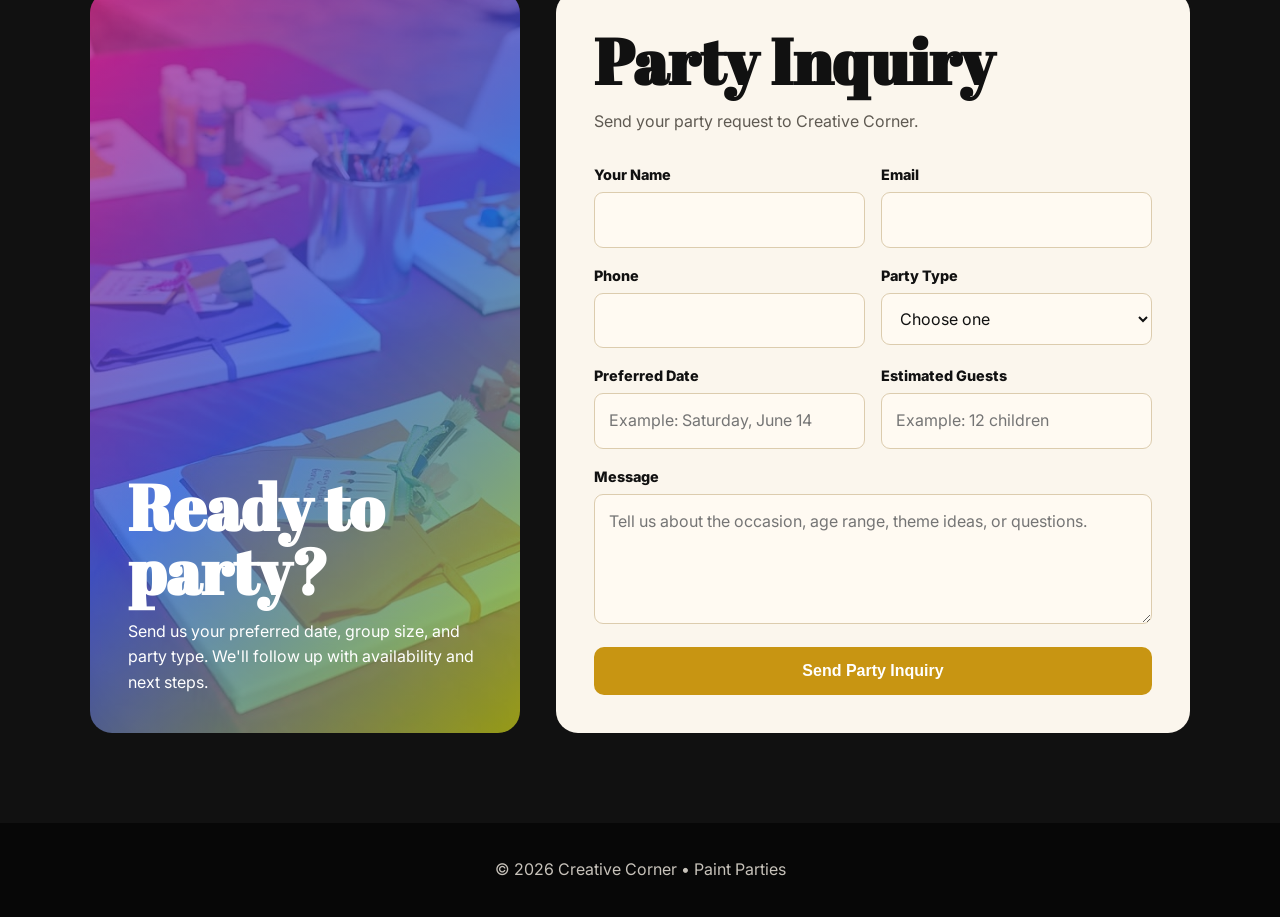
==== commit 7f6bfb8b: "Update birthdays.html" ====
--- a/birthdays.html
+++ b/birthdays.html
@@ -494,21 +494,21 @@
 </head>
 
 <body>
-
-  <header class="navbar">
-    <a class="brand" href="index.html">
-      <img src="logo.png" alt="Creative Corner logo">
-      <span>Creative Corner</span>
-    </a>
-
-   <nav>
+  
+<header class="navbar">
+  <div class="logo">
+    <img src="logo.png" alt="Creative Corner logo">
+    <span>Creative Corner</span>
+  </div>
+
+  <nav>
     <a href="index.html">Home</a>
     <a href="lessons.html">Lessons</a>
     <a href="events.html">Events</a>
     <a href="birthdays.html">Parties</a>
     <a href="contact.html">Contact</a>
   </nav>
-  </header>
+</header>
 
   <section class="hero">
     <div class="hero-content">
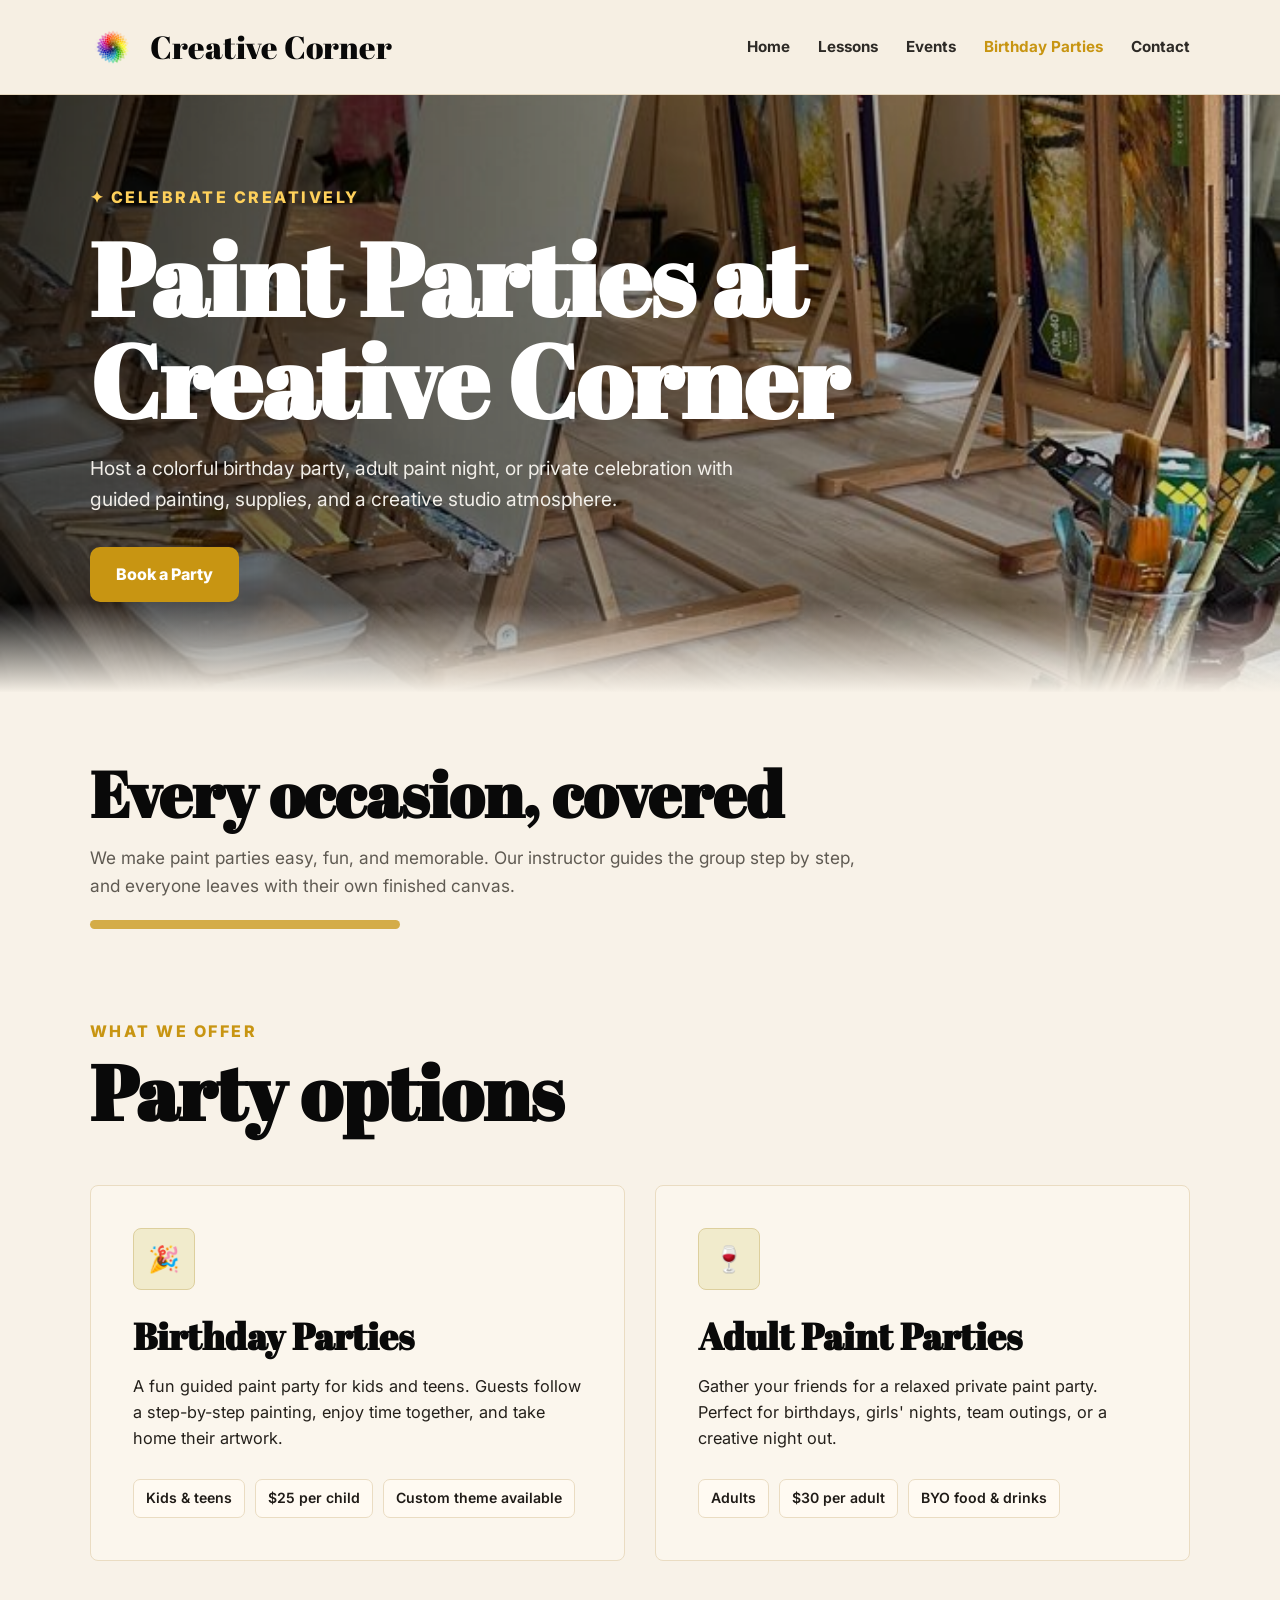
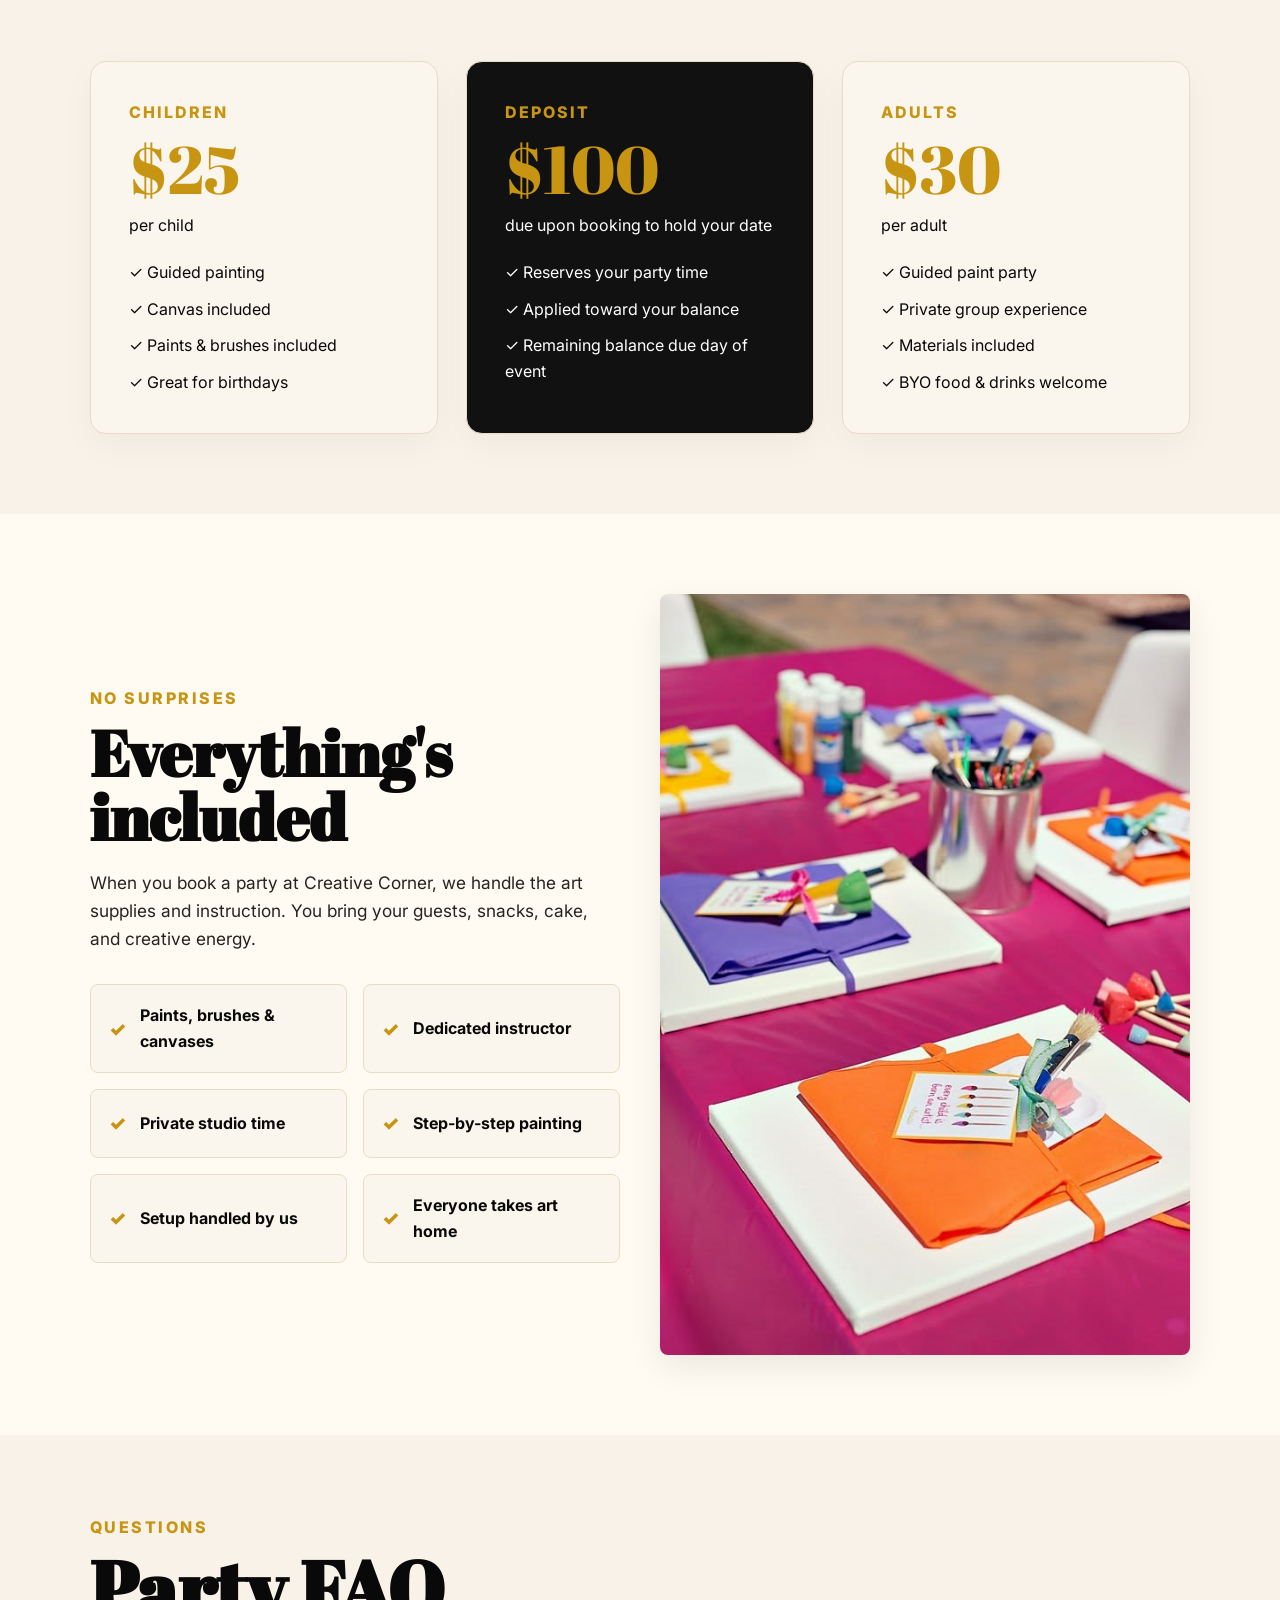
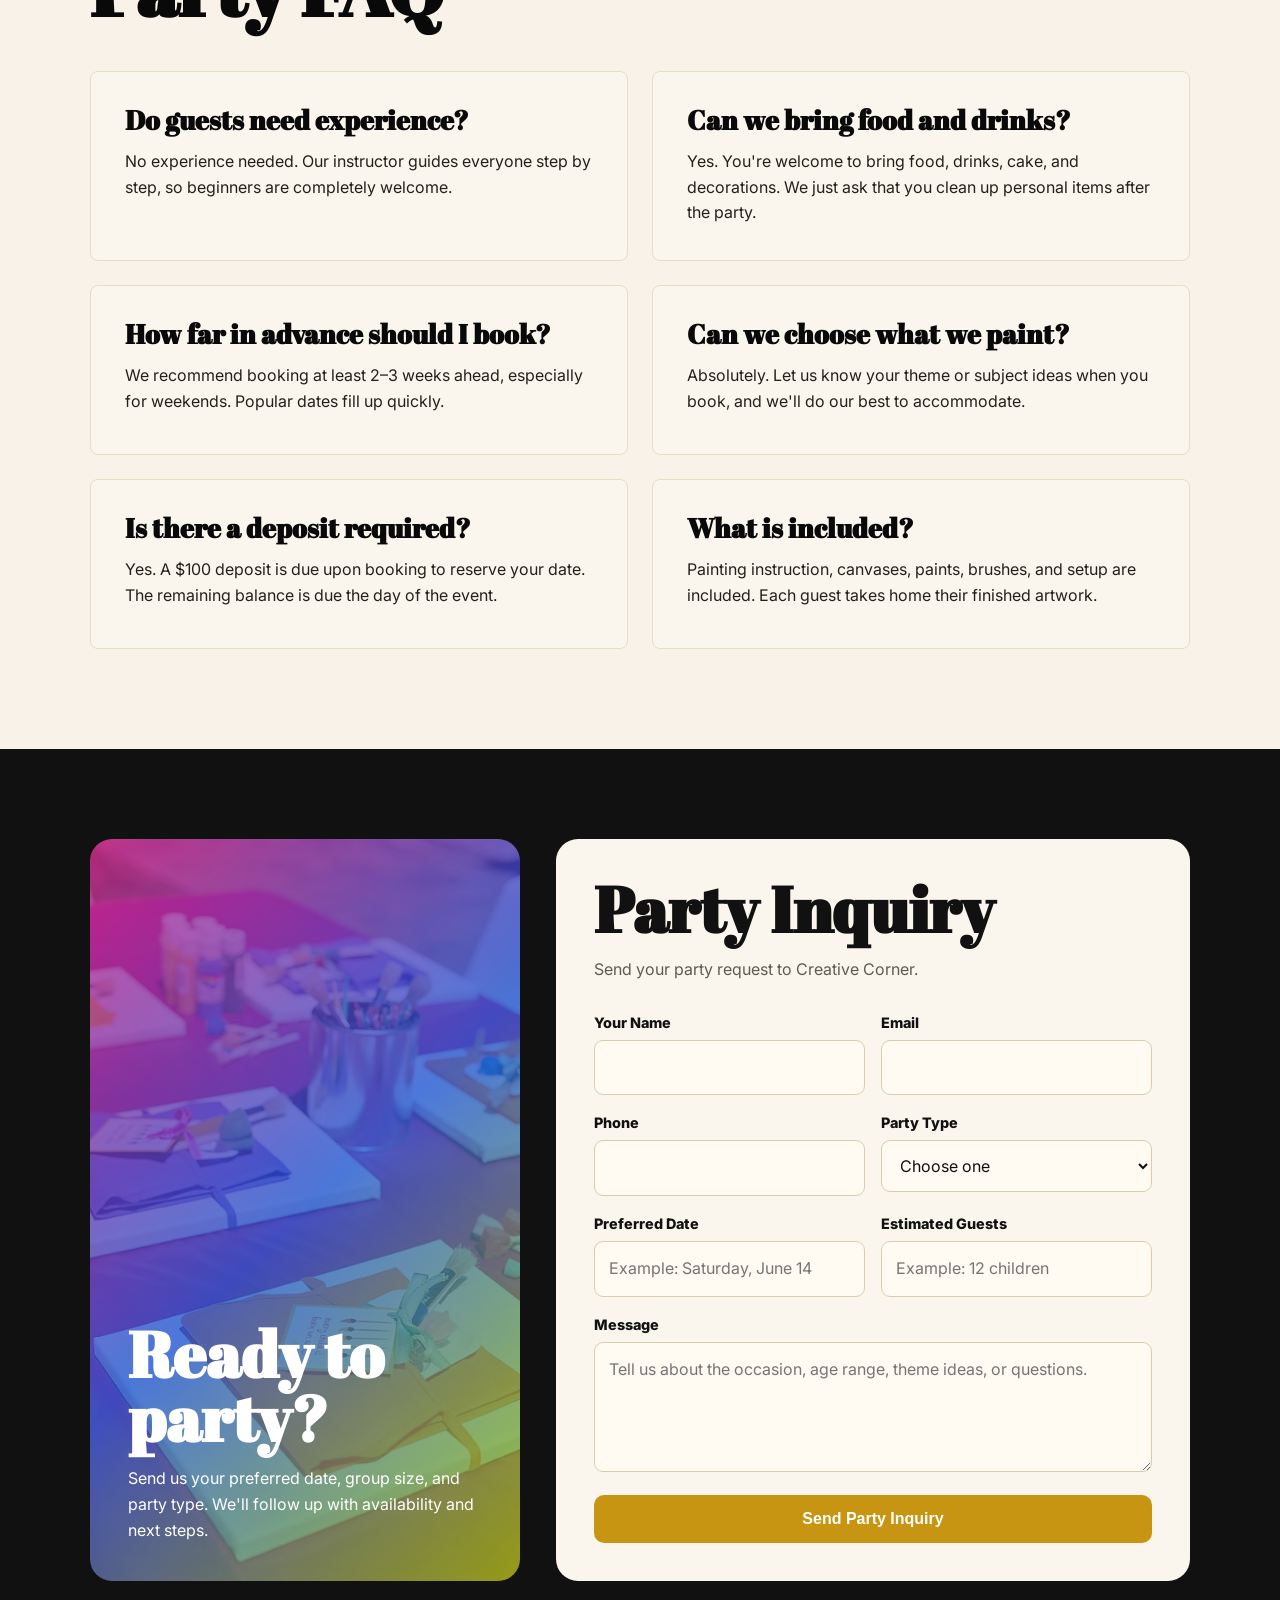
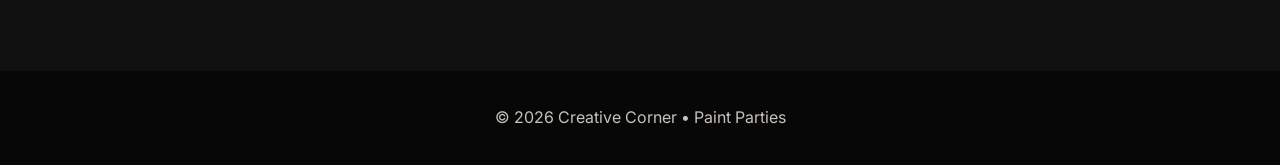
==== commit be45b05b: "Add files via upload" ====
--- a/birthdays.html
+++ b/birthdays.html
@@ -494,21 +494,21 @@
 </head>
 
 <body>
-  
-<header class="navbar">
-  <div class="logo">
-    <img src="logo.png" alt="Creative Corner logo">
-    <span>Creative Corner</span>
-  </div>
-
-  <nav>
-    <a href="index.html">Home</a>
-    <a href="lessons.html">Lessons</a>
-    <a href="events.html">Events</a>
-    <a href="birthdays.html">Parties</a>
-    <a href="contact.html">Contact</a>
-  </nav>
-</header>
+
+  <header class="navbar">
+    <a class="brand" href="index.html">
+      <img src="logo.png" alt="Creative Corner logo">
+      <span>Creative Corner</span>
+    </a>
+
+    <nav class="nav-links">
+      <a href="index.html">Home</a>
+      <a href="lessons.html">Lessons</a>
+      <a href="events.html">Events</a>
+      <a class="active" href="birthdays.html">Birthday Parties</a>
+      <a href="contact.html">Contact</a>
+    </nav>
+  </header>
 
   <section class="hero">
     <div class="hero-content">
